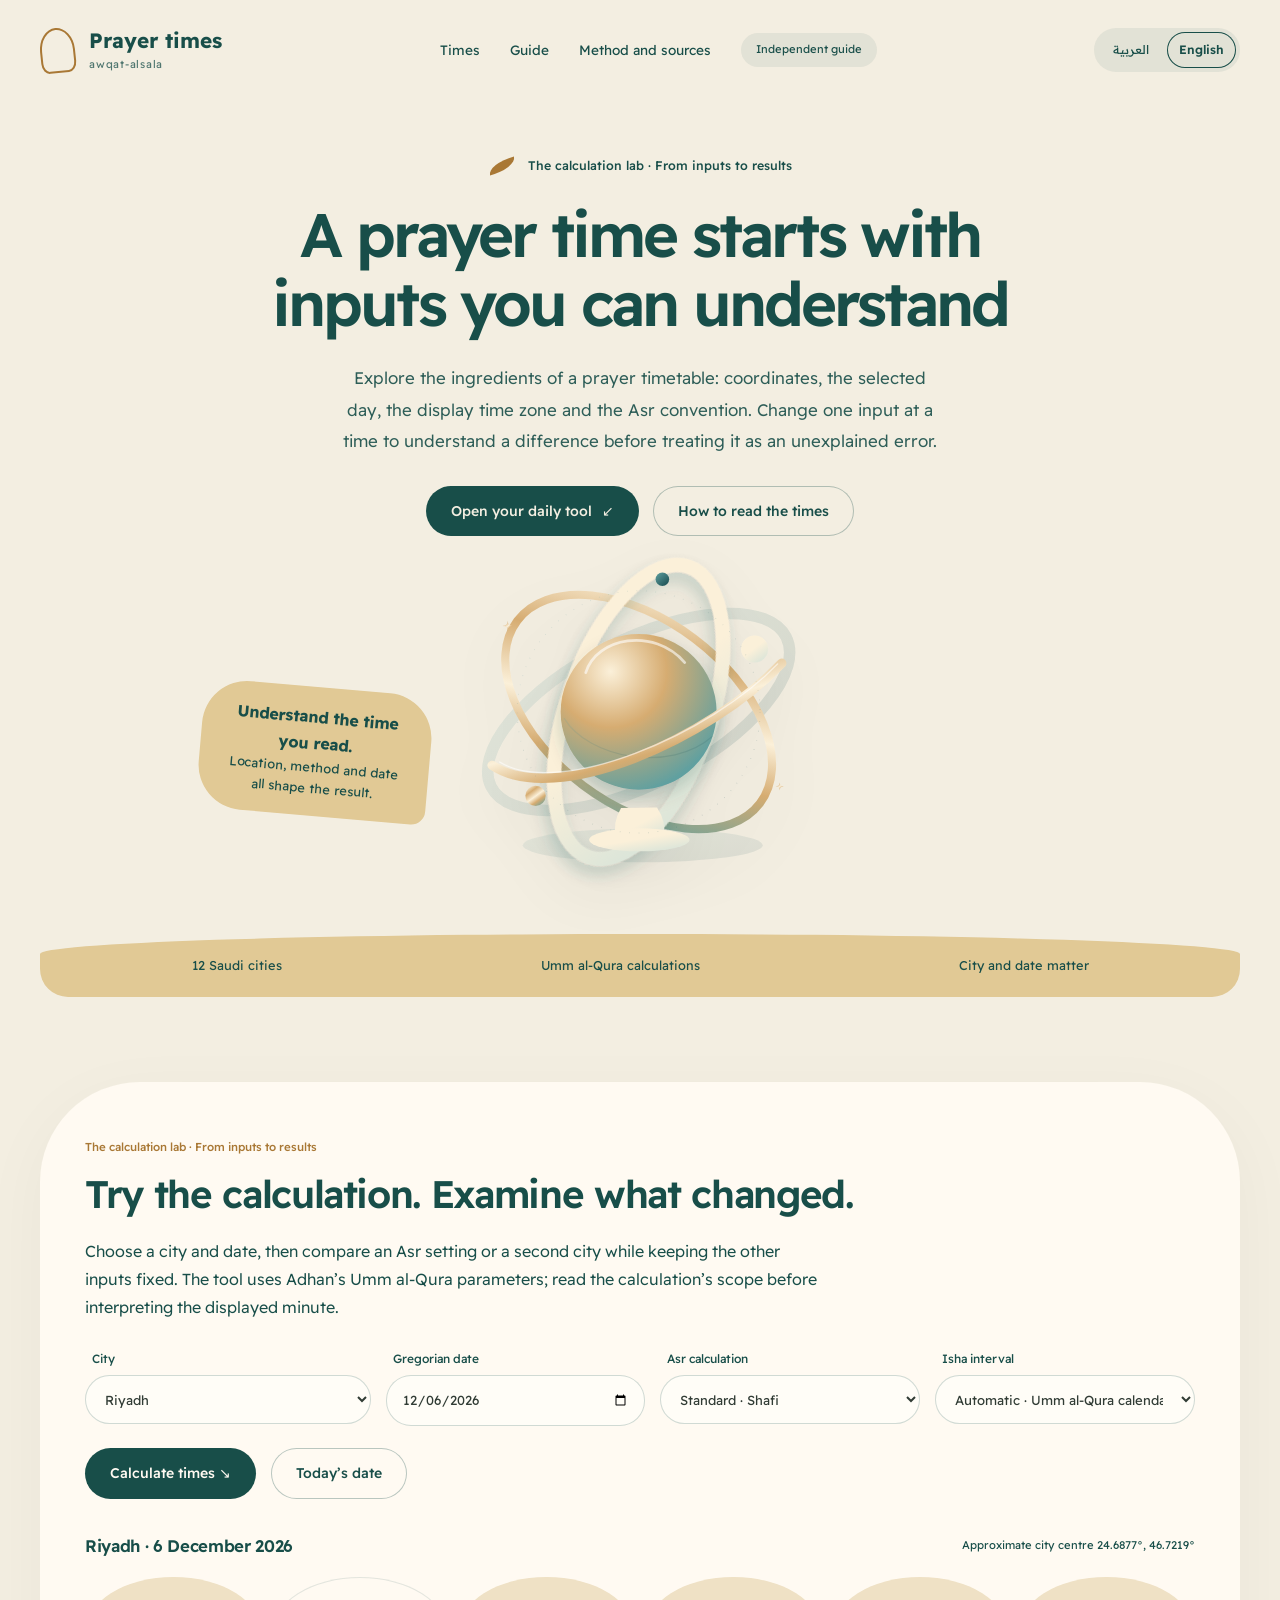
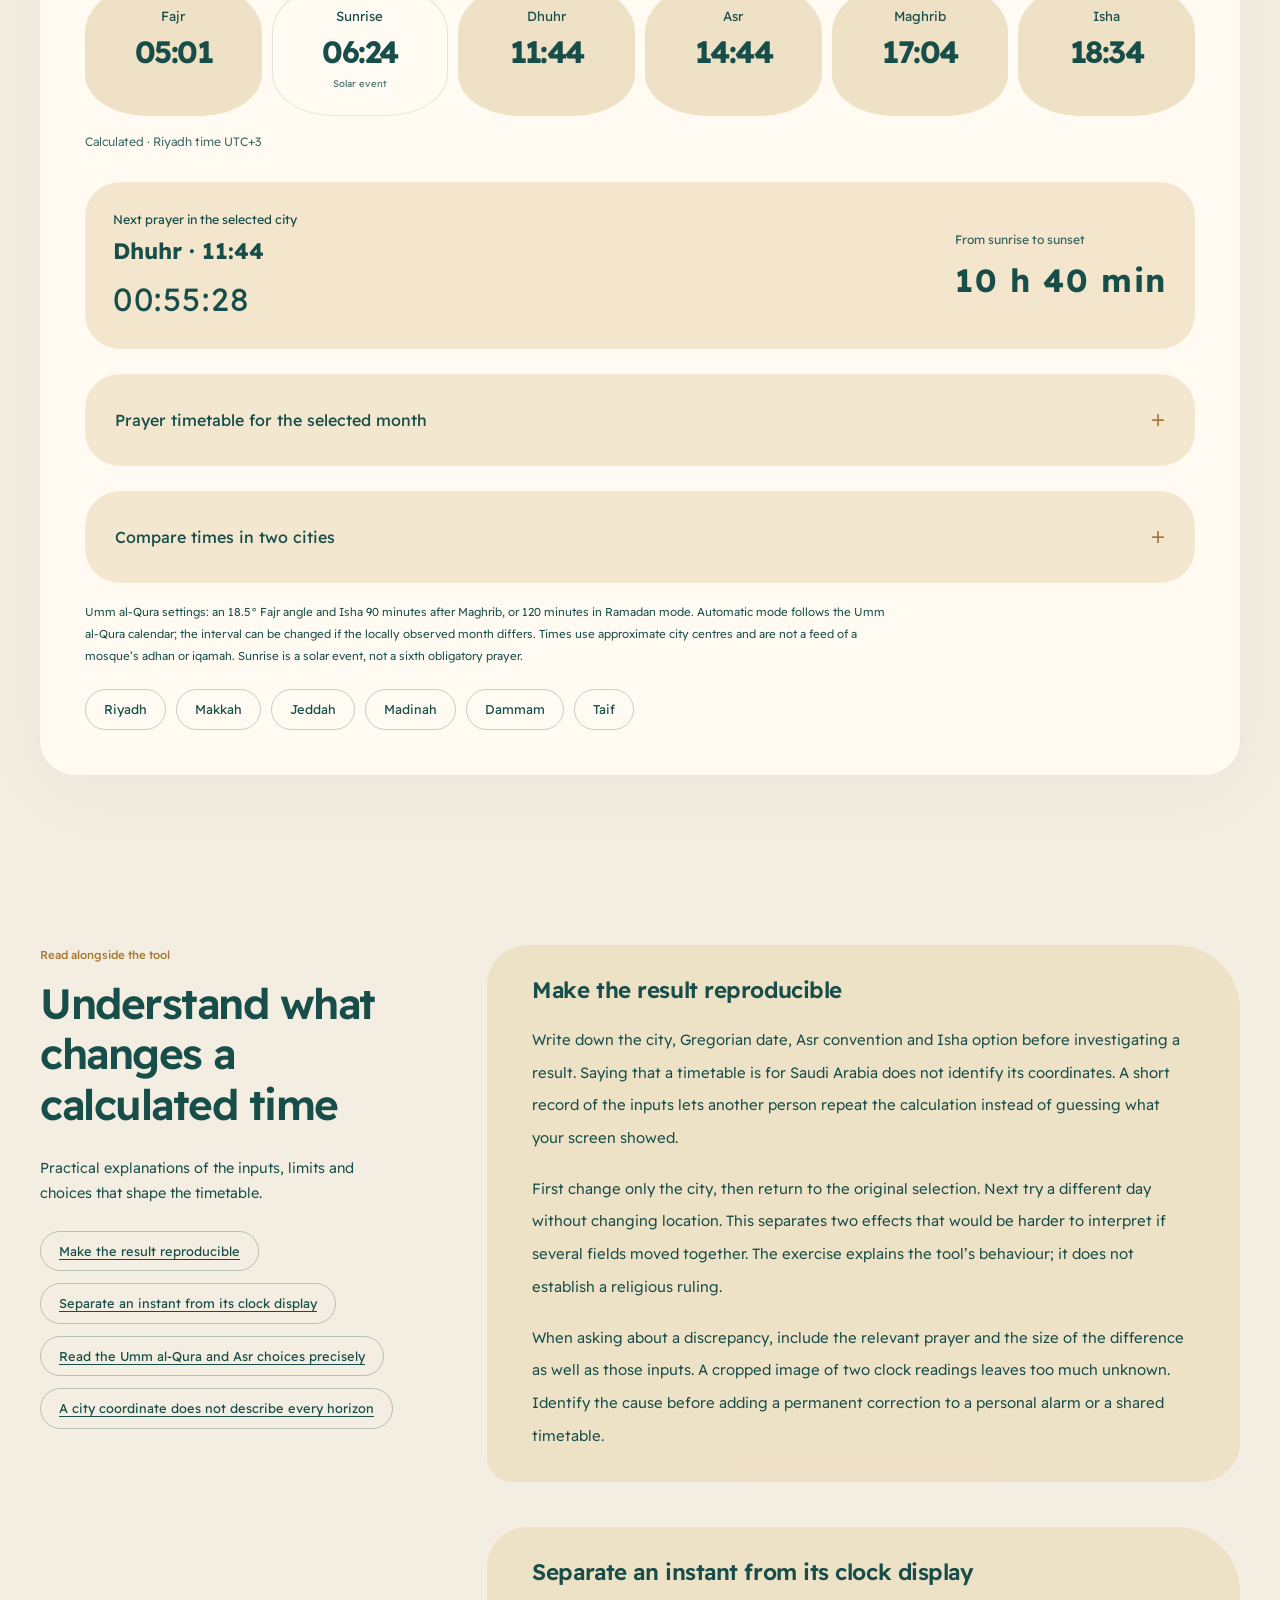
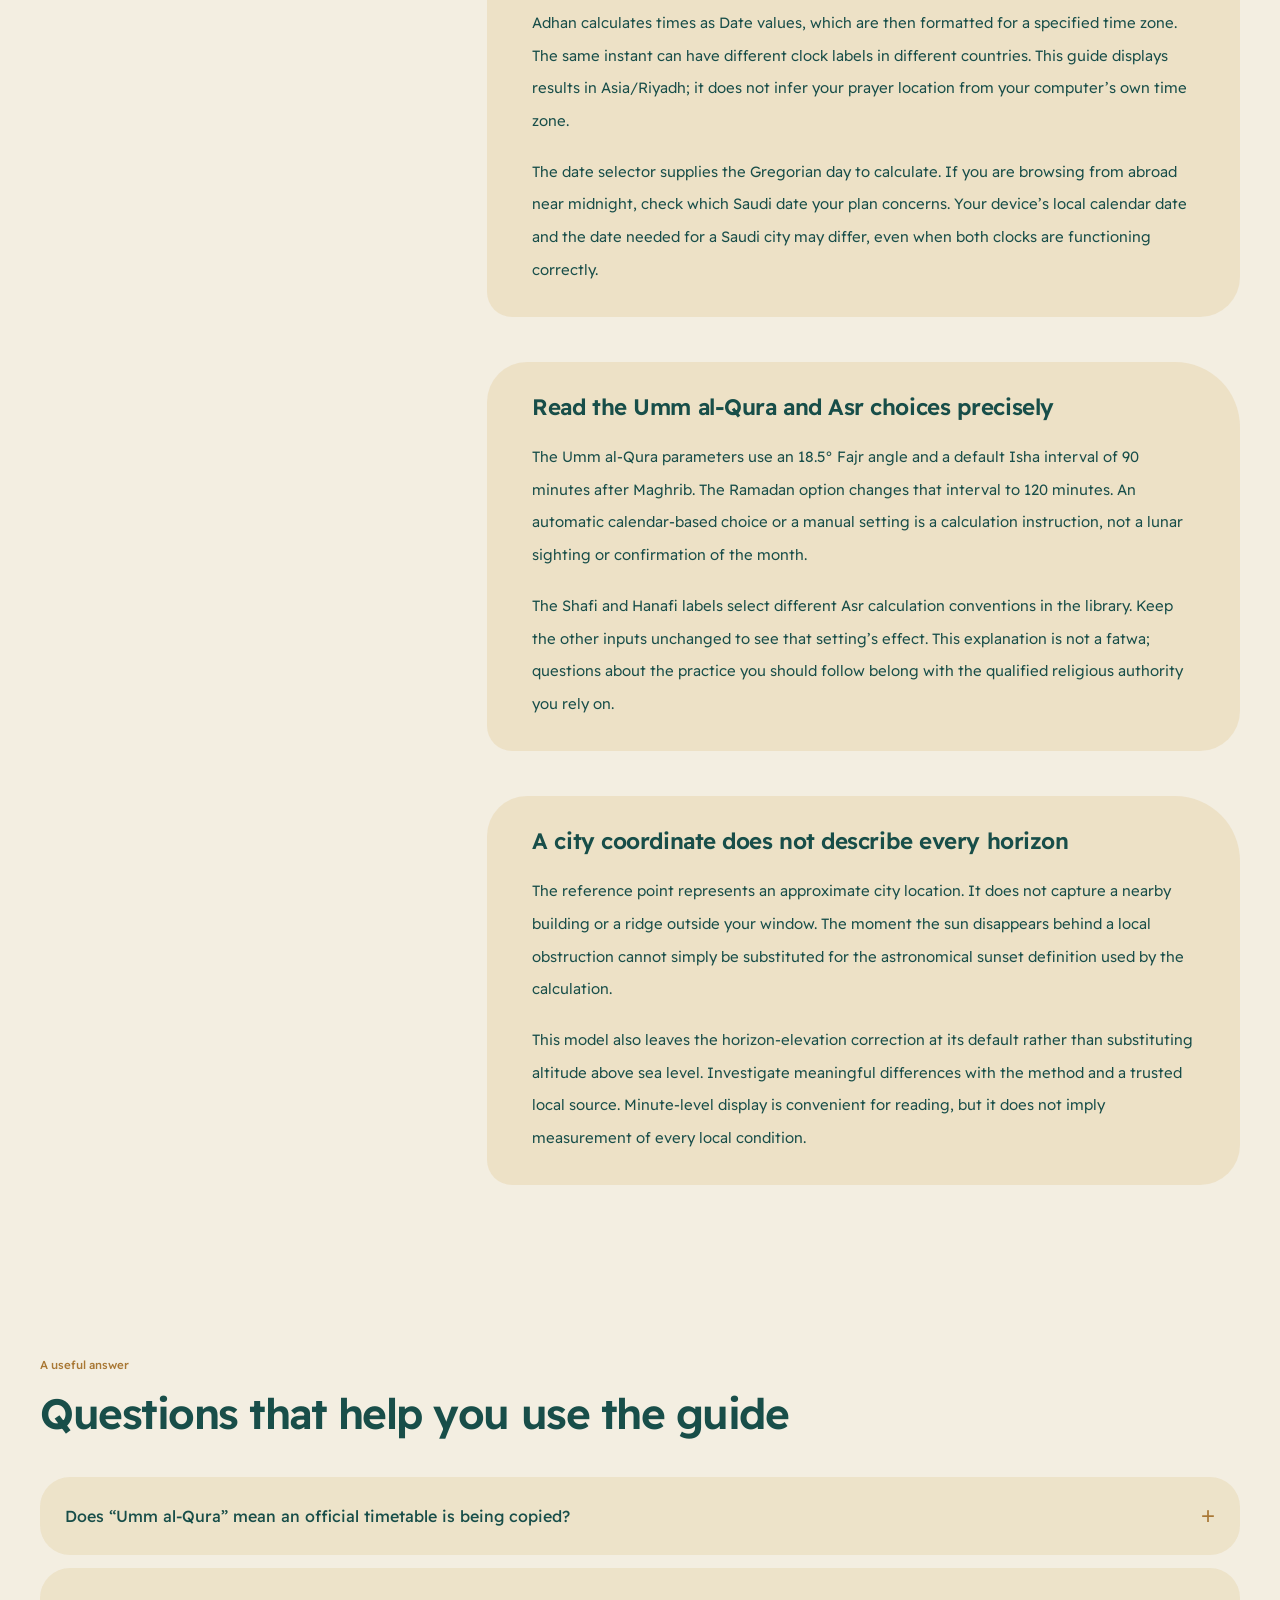
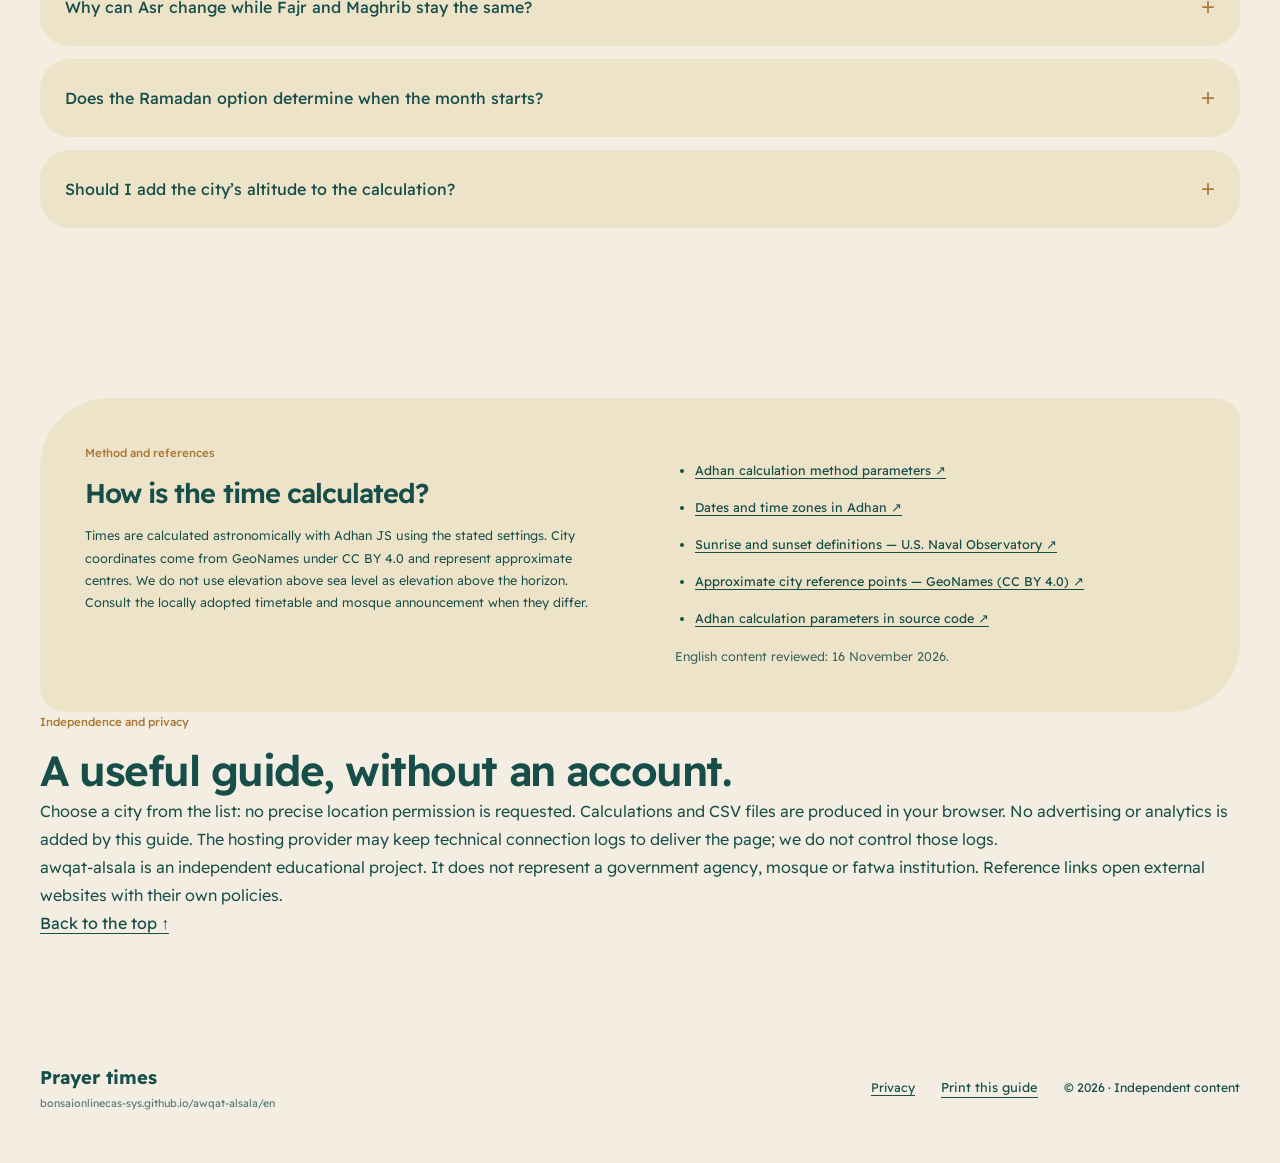
==== en/index.html @ 41abaee0 "Add reviewed English editions and reciprocal language navigation" ====
<!doctype html>
<html lang="en" dir="ltr"><head><meta charset="utf-8"><meta name="viewport" content="width=device-width,initial-scale=1"><title>How Prayer Times Are Calculated: City, Date and Method | awqat-alsala</title><meta name="description" content="Explore the ingredients of a prayer timetable: coordinates, the selected day, the display time zone and the Asr convention. Change one input at a time to understand a difference before treating it as an unexplained error."><meta name="robots" content="index,follow,max-image-preview:large"><link rel="canonical" href="https://bonsaionlinecas-sys.github.io/awqat-alsala/en/"><meta name="theme-color" content="#f3eee1"><meta property="og:type" content="website"><meta property="og:title" content="How Prayer Times Are Calculated: City, Date and Method | awqat-alsala"><meta property="og:description" content="Explore the ingredients of a prayer timetable: coordinates, the selected day, the display time zone and the Asr convention. Change one input at a time to understand a difference before treating it as an unexplained error."><meta property="og:url" content="https://bonsaionlinecas-sys.github.io/awqat-alsala/en/"><meta property="og:locale" content="en_US"><meta name="twitter:card" content="summary"><link rel="icon" href="../assets/icon.svg" type="image/svg+xml"><link rel="preload" href="../assets/readex-pro.ttf" as="font" type="font/ttf" crossorigin=""><link rel="stylesheet" href="../assets/style.css"><script type="module" src="../assets/app.en.mjs"></script><meta content="how prayer times are calculated, Umm al-Qura prayer times, prayer time calculation, Asr calculation, prayer times by city, prayer calculation methods" name="keywords"><script type="application/ld+json">{"@context":"https://schema.org","@graph":[{"@type":"WebSite","@id":"https://bonsaionlinecas-sys.github.io/awqat-alsala/#website","url":"https://bonsaionlinecas-sys.github.io/awqat-alsala/","name":"awqat-alsala","inLanguage":["ar","en"]},{"@type":"WebPage","@id":"https://bonsaionlinecas-sys.github.io/awqat-alsala/en/#webpage","url":"https://bonsaionlinecas-sys.github.io/awqat-alsala/en/","name":"How Prayer Times Are Calculated: City, Date and Method | awqat-alsala","description":"Explore the ingredients of a prayer timetable: coordinates, the selected day, the display time zone and the Asr convention. Change one input at a time to understand a difference before treating it as an unexplained error.","inLanguage":"en","dateModified":"2026-11-16","isPartOf":{"@id":"https://bonsaionlinecas-sys.github.io/awqat-alsala/#website"},"translationOfWork":{"@type":"WebPage","@id":"https://bonsaionlinecas-sys.github.io/awqat-alsala/#webpage","url":"https://bonsaionlinecas-sys.github.io/awqat-alsala/","inLanguage":"ar"},"hasPart":[{"@type":"CreativeWork","name":"Make the result reproducible","url":"https://bonsaionlinecas-sys.github.io/awqat-alsala/en/#guide-0","inLanguage":"en"},{"@type":"CreativeWork","name":"Separate an instant from its clock display","url":"https://bonsaionlinecas-sys.github.io/awqat-alsala/en/#guide-1","inLanguage":"en"},{"@type":"CreativeWork","name":"Read the Umm al-Qura and Asr choices precisely","url":"https://bonsaionlinecas-sys.github.io/awqat-alsala/en/#guide-2","inLanguage":"en"},{"@type":"CreativeWork","name":"A city coordinate does not describe every horizon","url":"https://bonsaionlinecas-sys.github.io/awqat-alsala/en/#guide-3","inLanguage":"en"}]}]}</script><link href="https://bonsaionlinecas-sys.github.io/awqat-alsala/" hreflang="ar" rel="alternate"><link href="https://bonsaionlinecas-sys.github.io/awqat-alsala/en/" hreflang="en" rel="alternate"><link href="https://bonsaionlinecas-sys.github.io/awqat-alsala/" hreflang="x-default" rel="alternate"><link href="../assets/languages.css" data-language-styles="" rel="stylesheet"></head><body class="awqat design-2" data-focus="calculation-method"><a href="#main" class="skip">Skip to content</a><header class="site-header wrap"><a class="brand" href="https://bonsaionlinecas-sys.github.io/awqat-alsala/en/" aria-label="Awqat Alsala — home"><span class="brand-mark" aria-hidden="true"></span><span><strong>Prayer times</strong><small>awqat-alsala</small></span></a><nav class="site-nav" aria-label="Main navigation"><a href="#tool">Times</a><a href="#guide">Guide</a><a class="nav-method" href="#sources">Method and sources</a><span class="nav-tip">Independent guide</span></nav><nav class="language-switch" aria-label="Language"><a href="https://bonsaionlinecas-sys.github.io/awqat-alsala/" lang="ar" hreflang="ar" dir="rtl">العربية</a><a href="https://bonsaionlinecas-sys.github.io/awqat-alsala/en/" lang="en" hreflang="en" aria-current="page">English</a></nav></header><main id="main"><section class="hero wrap" aria-label="Times and guide" data-composition="orbits"><div class="hero-copy"><p class="eyebrow">The calculation lab · From inputs to results</p><h1>A prayer time starts with inputs you can understand</h1><p class="hero-intro">Explore the ingredients of a prayer timetable: coordinates, the selected day, the display time zone and the Asr convention. Change one input at a time to understand a difference before treating it as an unexplained error.</p><div class="hero-actions"><a class="btn" href="#tool">Open your daily tool <span aria-hidden="true">↙</span></a><a class="btn btn-quiet" href="#guide">How to read the times</a></div></div><div class="hero-art"><img src="../assets/hero.svg" alt="" width="640" height="560" fetchpriority="high"><p class="art-label">City · date · calculation method</p><aside class="hero-detail"><strong>Understand the time you read.</strong>Location, method and date all shape the result.</aside></div></section><div class="top-ribbon wrap" aria-label="About this guide"><span>12 Saudi cities</span><span>Umm al-Qura calculations</span><span>City and date matter</span></div><section id="tool" class="section wrap"><div class="tool-panel"><div class="section-head"><span class="section-kicker">The calculation lab · From inputs to results</span><h2>Try the calculation. Examine what changed.</h2><p>Choose a city and date, then compare an Asr setting or a second city while keeping the other inputs fixed. The tool uses Adhan’s Umm al-Qura parameters; read the calculation’s scope before interpreting the displayed minute.</p></div><form id="prayer-form"><div class="fields"><div class="field"><label for="city">City</label><select name="city" id="city"><option value="riyadh" selected>Riyadh</option><option value="makkah">Makkah</option><option value="jeddah">Jeddah</option><option value="madinah">Madinah</option><option value="dammam">Dammam</option><option value="taif">Taif</option><option value="tabuk">Tabuk</option><option value="buraydah">Buraydah</option><option value="abha">Abha</option><option value="hail">Ha'il</option><option value="najran">Najran</option><option value="jazan">Jazan</option></select></div><div class="field"><label for="date">Gregorian date</label><input type="date" name="date" id="date" value="2026-11-16" min="2020-01-01" max="2035-12-31" required></div><div class="field"><label for="asr">Asr calculation</label><select name="asr" id="asr"><option value="shafi">Standard · Shafi</option><option value="hanafi">Hanafi</option></select></div><div class="field"><label for="ramadan">Isha interval</label><select name="ramadan" id="ramadan"><option value="auto">Automatic · Umm al-Qura calendar</option><option value="off">90 minutes</option><option value="on">120 minutes · Ramadan</option></select></div></div><div class="form-actions"><button type="submit" class="btn" disabled>Calculate times ↘</button><button type="button" class="btn btn-quiet" id="today-button">Today’s date</button><p id="form-error" class="form-error" role="alert"></p></div></form><div class="schedule-heading"><h3 id="schedule-title">Riyadh · 16 November 2026</h3><span class="coordinate-note">Approximate city centre <bdi id="coordinates">24.6877°, 46.7219°</bdi></span></div><div class="times-row"><div class="time-pill"><span>Fajr</span><strong data-prayer="fajr">04:49</strong></div><div class="time-pill sunrise"><span>Sunrise</span><strong data-prayer="sunrise">06:10</strong><small>Solar event</small></div><div class="time-pill"><span>Dhuhr</span><strong data-prayer="dhuhr">11:38</strong></div><div class="time-pill"><span>Asr</span><strong data-prayer="asr">14:44</strong></div><div class="time-pill"><span>Maghrib</span><strong data-prayer="maghrib">17:06</strong></div><div class="time-pill"><span>Isha</span><strong data-prayer="isha">18:36</strong></div></div><p class="form-status" id="result-status" role="status">Calculated for the displayed date · Riyadh time UTC+3</p><div class="result-extras"><div class="next-widget"><span>Next prayer in the selected city</span><strong id="next-prayer">Maghrib · 17:06</strong><bdi class="countdown" id="next-countdown">Choose today for the countdown</bdi></div><div><span class="small-note">From sunrise to sunset</span><strong class="countdown" id="daylight-result">10 h 56 min</strong></div></div><details class="calendar-details"><summary>Prayer timetable for the selected month</summary><p class="small-note" id="month-caption">Monthly timetable · Riyadh · November 2026</p><div class="table-shell" tabindex="0" role="region" aria-label="Monthly prayer timetable; scroll horizontally"><table class="month-table"><thead><tr><th scope="col">Day</th><th scope="col">Fajr</th><th scope="col">Sunrise</th><th scope="col">Dhuhr</th><th scope="col">Asr</th><th scope="col">Maghrib</th><th scope="col">Isha</th></tr></thead><tbody id="month-body"><tr><td>1</td><td><bdi>04:41</bdi></td><td><bdi>06:00</bdi></td><td><bdi>11:37</bdi></td><td><bdi>14:49</bdi></td><td><bdi>17:13</bdi></td><td><bdi>18:43</bdi></td></tr><tr><td>2</td><td><bdi>04:41</bdi></td><td><bdi>06:01</bdi></td><td><bdi>11:37</bdi></td><td><bdi>14:48</bdi></td><td><bdi>17:12</bdi></td><td><bdi>18:42</bdi></td></tr><tr><td>3</td><td><bdi>04:42</bdi></td><td><bdi>06:01</bdi></td><td><bdi>11:37</bdi></td><td><bdi>14:48</bdi></td><td><bdi>17:12</bdi></td><td><bdi>18:42</bdi></td></tr><tr><td>4</td><td><bdi>04:42</bdi></td><td><bdi>06:02</bdi></td><td><bdi>11:37</bdi></td><td><bdi>14:48</bdi></td><td><bdi>17:11</bdi></td><td><bdi>18:41</bdi></td></tr><tr><td>5</td><td><bdi>04:43</bdi></td><td><bdi>06:02</bdi></td><td><bdi>11:37</bdi></td><td><bdi>14:47</bdi></td><td><bdi>17:11</bdi></td><td><bdi>18:41</bdi></td></tr><tr><td>6</td><td><bdi>04:43</bdi></td><td><bdi>06:03</bdi></td><td><bdi>11:37</bdi></td><td><bdi>14:47</bdi></td><td><bdi>17:10</bdi></td><td><bdi>18:40</bdi></td></tr><tr><td>7</td><td><bdi>04:44</bdi></td><td><bdi>06:04</bdi></td><td><bdi>11:37</bdi></td><td><bdi>14:46</bdi></td><td><bdi>17:10</bdi></td><td><bdi>18:40</bdi></td></tr><tr><td>8</td><td><bdi>04:44</bdi></td><td><bdi>06:04</bdi></td><td><bdi>11:37</bdi></td><td><bdi>14:46</bdi></td><td><bdi>17:09</bdi></td><td><bdi>18:39</bdi></td></tr><tr><td>9</td><td><bdi>04:45</bdi></td><td><bdi>06:05</bdi></td><td><bdi>11:37</bdi></td><td><bdi>14:46</bdi></td><td><bdi>17:09</bdi></td><td><bdi>18:39</bdi></td></tr><tr><td>10</td><td><bdi>04:45</bdi></td><td><bdi>06:06</bdi></td><td><bdi>11:37</bdi></td><td><bdi>14:45</bdi></td><td><bdi>17:08</bdi></td><td><bdi>18:38</bdi></td></tr><tr><td>11</td><td><bdi>04:46</bdi></td><td><bdi>06:06</bdi></td><td><bdi>11:37</bdi></td><td><bdi>14:45</bdi></td><td><bdi>17:08</bdi></td><td><bdi>18:38</bdi></td></tr><tr><td>12</td><td><bdi>04:46</bdi></td><td><bdi>06:07</bdi></td><td><bdi>11:37</bdi></td><td><bdi>14:45</bdi></td><td><bdi>17:07</bdi></td><td><bdi>18:37</bdi></td></tr><tr><td>13</td><td><bdi>04:47</bdi></td><td><bdi>06:08</bdi></td><td><bdi>11:37</bdi></td><td><bdi>14:45</bdi></td><td><bdi>17:07</bdi></td><td><bdi>18:37</bdi></td></tr><tr><td>14</td><td><bdi>04:47</bdi></td><td><bdi>06:08</bdi></td><td><bdi>11:38</bdi></td><td><bdi>14:44</bdi></td><td><bdi>17:06</bdi></td><td><bdi>18:36</bdi></td></tr><tr><td>15</td><td><bdi>04:48</bdi></td><td><bdi>06:09</bdi></td><td><bdi>11:38</bdi></td><td><bdi>14:44</bdi></td><td><bdi>17:06</bdi></td><td><bdi>18:36</bdi></td></tr><tr><td>16</td><td><bdi>04:49</bdi></td><td><bdi>06:10</bdi></td><td><bdi>11:38</bdi></td><td><bdi>14:44</bdi></td><td><bdi>17:06</bdi></td><td><bdi>18:36</bdi></td></tr><tr><td>17</td><td><bdi>04:49</bdi></td><td><bdi>06:10</bdi></td><td><bdi>11:38</bdi></td><td><bdi>14:44</bdi></td><td><bdi>17:05</bdi></td><td><bdi>18:35</bdi></td></tr><tr><td>18</td><td><bdi>04:50</bdi></td><td><bdi>06:11</bdi></td><td><bdi>11:38</bdi></td><td><bdi>14:44</bdi></td><td><bdi>17:05</bdi></td><td><bdi>18:35</bdi></td></tr><tr><td>19</td><td><bdi>04:50</bdi></td><td><bdi>06:12</bdi></td><td><bdi>11:38</bdi></td><td><bdi>14:43</bdi></td><td><bdi>17:05</bdi></td><td><bdi>18:35</bdi></td></tr><tr><td>20</td><td><bdi>04:51</bdi></td><td><bdi>06:13</bdi></td><td><bdi>11:39</bdi></td><td><bdi>14:43</bdi></td><td><bdi>17:05</bdi></td><td><bdi>18:35</bdi></td></tr><tr><td>21</td><td><bdi>04:52</bdi></td><td><bdi>06:13</bdi></td><td><bdi>11:39</bdi></td><td><bdi>14:43</bdi></td><td><bdi>17:04</bdi></td><td><bdi>18:34</bdi></td></tr><tr><td>22</td><td><bdi>04:52</bdi></td><td><bdi>06:14</bdi></td><td><bdi>11:39</bdi></td><td><bdi>14:43</bdi></td><td><bdi>17:04</bdi></td><td><bdi>18:34</bdi></td></tr><tr><td>23</td><td><bdi>04:53</bdi></td><td><bdi>06:15</bdi></td><td><bdi>11:39</bdi></td><td><bdi>14:43</bdi></td><td><bdi>17:04</bdi></td><td><bdi>18:34</bdi></td></tr><tr><td>24</td><td><bdi>04:53</bdi></td><td><bdi>06:15</bdi></td><td><bdi>11:40</bdi></td><td><bdi>14:43</bdi></td><td><bdi>17:04</bdi></td><td><bdi>18:34</bdi></td></tr><tr><td>25</td><td><bdi>04:54</bdi></td><td><bdi>06:16</bdi></td><td><bdi>11:40</bdi></td><td><bdi>14:43</bdi></td><td><bdi>17:04</bdi></td><td><bdi>18:34</bdi></td></tr><tr><td>26</td><td><bdi>04:55</bdi></td><td><bdi>06:17</bdi></td><td><bdi>11:40</bdi></td><td><bdi>14:43</bdi></td><td><bdi>17:04</bdi></td><td><bdi>18:34</bdi></td></tr><tr><td>27</td><td><bdi>04:55</bdi></td><td><bdi>06:18</bdi></td><td><bdi>11:41</bdi></td><td><bdi>14:43</bdi></td><td><bdi>17:04</bdi></td><td><bdi>18:34</bdi></td></tr><tr><td>28</td><td><bdi>04:56</bdi></td><td><bdi>06:18</bdi></td><td><bdi>11:41</bdi></td><td><bdi>14:43</bdi></td><td><bdi>17:04</bdi></td><td><bdi>18:34</bdi></td></tr><tr><td>29</td><td><bdi>04:56</bdi></td><td><bdi>06:19</bdi></td><td><bdi>11:41</bdi></td><td><bdi>14:43</bdi></td><td><bdi>17:04</bdi></td><td><bdi>18:34</bdi></td></tr><tr><td>30</td><td><bdi>04:57</bdi></td><td><bdi>06:20</bdi></td><td><bdi>11:42</bdi></td><td><bdi>14:43</bdi></td><td><bdi>17:04</bdi></td><td><bdi>18:34</bdi></td></tr></tbody></table></div><button class="btn btn-quiet" id="download-calendar" type="button">Save timetable as CSV ↓</button><p class="small-note">Open the CSV in a spreadsheet app. Check the city and date before printing or saving.</p></details><details class="calendar-details"><summary>Compare times in two cities</summary><div class="compare-panel"><div><span class="section-kicker">Two cities, one date</span><h3>Compare before you plan</h3><p class="small-note">The difference compares the second city’s prayer time with the first. It is not a journey duration.</p><div class="field" style="margin-top:18px"><label for="compare-city">Second city</label><select id="compare-city"><option value="riyadh">Riyadh</option><option value="makkah">Makkah</option><option value="jeddah" selected>Jeddah</option><option value="madinah">Madinah</option><option value="dammam">Dammam</option><option value="taif">Taif</option><option value="tabuk">Tabuk</option><option value="buraydah">Buraydah</option><option value="abha">Abha</option><option value="hail">Ha'il</option><option value="najran">Najran</option><option value="jazan">Jazan</option></select></div></div><div><p class="small-note" id="comparison-label">Riyadh → Jeddah · 16 November 2026</p><div class="comparison-rows"><div class="comparison-row" data-comparison="fajr"><span>Fajr</span><bdi data-city-a="">04:49</bdi><bdi data-city-b="">05:16</bdi><small data-difference="">27 min later</small></div><div class="comparison-row" data-comparison="dhuhr"><span>Dhuhr</span><bdi data-city-a="">11:38</bdi><bdi data-city-b="">12:08</bdi><small data-difference="">30 min later</small></div><div class="comparison-row" data-comparison="asr"><span>Asr</span><bdi data-city-a="">14:44</bdi><bdi data-city-b="">15:18</bdi><small data-difference="">34 min later</small></div><div class="comparison-row" data-comparison="maghrib"><span>Maghrib</span><bdi data-city-a="">17:06</bdi><bdi data-city-b="">17:41</bdi><small data-difference="">35 min later</small></div><div class="comparison-row" data-comparison="isha"><span>Isha</span><bdi data-city-a="">18:36</bdi><bdi data-city-b="">19:11</bdi><small data-difference="">35 min later</small></div></div></div></div></details><p class="tool-footnote">Umm al-Qura settings: an 18.5° Fajr angle and Isha 90 minutes after Maghrib, or 120 minutes in Ramadan mode. Automatic mode follows the Umm al-Qura calendar; the interval can be changed if the locally observed month differs. Times use approximate city centres and are not a feed of a mosque’s adhan or iqamah. Sunrise is a solar event, not a sixth obligatory prayer.</p><div class="city-pills" aria-label="Quick city selection"><button type="button" class="chip" data-city-pick="riyadh">Riyadh</button><button type="button" class="chip" data-city-pick="makkah">Makkah</button><button type="button" class="chip" data-city-pick="jeddah">Jeddah</button><button type="button" class="chip" data-city-pick="madinah">Madinah</button><button type="button" class="chip" data-city-pick="dammam">Dammam</button><button type="button" class="chip" data-city-pick="taif">Taif</button></div><noscript><p>The timetable above is calculated for 16 November 2026. Enable JavaScript to choose another city or date. The explanatory guide and sources remain readable without it.</p></noscript></div></section><section id="guide" class="section wrap"><div class="guide-layout"><div class="guide-title"><span class="section-kicker">Read alongside the tool</span><h2>Understand what changes a calculated time</h2><p>Practical explanations of the inputs, limits and choices that shape the timetable.</p><div class="reading-strip"><a class="chip" href="#guide-0">Make the result reproducible</a><a class="chip" href="#guide-1">Separate an instant from its clock display</a><a class="chip" href="#guide-2">Read the Umm al-Qura and Asr choices precisely</a><a class="chip" href="#guide-3">A city coordinate does not describe every horizon</a></div></div><div class="guide-list"><article class="guide-article" id="guide-0"><h3>Make the result reproducible</h3><p>Write down the city, Gregorian date, Asr convention and Isha option before investigating a result. Saying that a timetable is for Saudi Arabia does not identify its coordinates. A short record of the inputs lets another person repeat the calculation instead of guessing what your screen showed.</p><p>First change only the city, then return to the original selection. Next try a different day without changing location. This separates two effects that would be harder to interpret if several fields moved together. The exercise explains the tool’s behaviour; it does not establish a religious ruling.</p><p>When asking about a discrepancy, include the relevant prayer and the size of the difference as well as those inputs. A cropped image of two clock readings leaves too much unknown. Identify the cause before adding a permanent correction to a personal alarm or a shared timetable.</p></article><article class="guide-article" id="guide-1"><h3>Separate an instant from its clock display</h3><p>Adhan calculates times as Date values, which are then formatted for a specified time zone. The same instant can have different clock labels in different countries. This guide displays results in Asia/Riyadh; it does not infer your prayer location from your computer’s own time zone.</p><p>The date selector supplies the Gregorian day to calculate. If you are browsing from abroad near midnight, check which Saudi date your plan concerns. Your device’s local calendar date and the date needed for a Saudi city may differ, even when both clocks are functioning correctly.</p></article><article class="guide-article" id="guide-2"><h3>Read the Umm al-Qura and Asr choices precisely</h3><p>The Umm al-Qura parameters use an 18.5° Fajr angle and a default Isha interval of 90 minutes after Maghrib. The Ramadan option changes that interval to 120 minutes. An automatic calendar-based choice or a manual setting is a calculation instruction, not a lunar sighting or confirmation of the month.</p><p>The Shafi and Hanafi labels select different Asr calculation conventions in the library. Keep the other inputs unchanged to see that setting’s effect. This explanation is not a fatwa; questions about the practice you should follow belong with the qualified religious authority you rely on.</p></article><article class="guide-article" id="guide-3"><h3>A city coordinate does not describe every horizon</h3><p>The reference point represents an approximate city location. It does not capture a nearby building or a ridge outside your window. The moment the sun disappears behind a local obstruction cannot simply be substituted for the astronomical sunset definition used by the calculation.</p><p>This model also leaves the horizon-elevation correction at its default rather than substituting altitude above sea level. Investigate meaningful differences with the method and a trusted local source. Minute-level display is convenient for reading, but it does not imply measurement of every local condition.</p></article></div></div></section><section id="faq" class="section wrap"><div class="section-head"><span class="section-kicker">A useful answer</span><h2 id="faq-title">Questions that help you use the guide</h2></div><div class="faq-list"><details><summary>Does “Umm al-Qura” mean an official timetable is being copied?</summary><p>Here it names calculation parameters in Adhan. The tool does not copy mosque announcements or monitor an actual adhan, and it does not claim that every local authority uses these settings without adjustment.</p></details><details><summary>Why can Asr change while Fajr and Maghrib stay the same?</summary><p>The Asr selector changes the convention used for that prayer. Keep the city, date and other options fixed, then compare the row affected by the input you changed.</p></details><details><summary>Does the Ramadan option determine when the month starts?</summary><p>It controls the additional Isha interval. Even automatic mode uses a calendar calculation rather than a lunar observation. Follow the calendar or announcement you rely on for the month itself.</p></details><details><summary>Should I add the city’s altitude to the calculation?</summary><p>Altitude above sea level is different from height above the visible horizon. Without the appropriate horizon measurement, this reference calculation leaves the relevant correction at its default instead of guessing.</p></details></div></section><section id="sources" class="section wrap"><div class="sources-layout"><div><span class="section-kicker">Method and references</span><h2>How is the time calculated?</h2><p>Times are calculated astronomically with Adhan JS using the stated settings. City coordinates come from GeoNames under CC BY 4.0 and represent approximate centres. We do not use elevation above sea level as elevation above the horizon. Consult the locally adopted timetable and mosque announcement when they differ.</p></div><div><ul class="source-list"><li><a href="https://github.com/batoulapps/adhan-js/blob/develop/METHODS.md" target="_blank" rel="noopener noreferrer">Adhan calculation method parameters ↗</a></li><li><a href="https://github.com/batoulapps/adhan-js/blob/develop/README.md" target="_blank" rel="noopener noreferrer">Dates and time zones in Adhan ↗</a></li><li><a href="https://aa.usno.navy.mil/faq/RST_defs" target="_blank" rel="noopener noreferrer">Sunrise and sunset definitions — U.S. Naval Observatory ↗</a></li><li><a href="https://www.geonames.org/" target="_blank" rel="noopener noreferrer">Approximate city reference points — GeoNames (CC BY 4.0) ↗</a></li><li><a href="https://github.com/batoulapps/adhan-js/blob/develop/src/CalculationMethod.ts" target="_blank" rel="noopener noreferrer">Adhan calculation parameters in source code ↗</a></li></ul><p class="small-note">English content reviewed: 16 November 2026.</p></div></div><div class="privacy-block" id="privacy"><span class="section-kicker">Independence and privacy</span><h2>A useful guide, without an account.</h2><p>Choose a city from the list: no precise location permission is requested. Calculations and CSV files are produced in your browser. No advertising or analytics is added by this guide. The hosting provider may keep technical connection logs to deliver the page; we do not control those logs.</p><p>awqat-alsala is an independent educational project. It does not represent a government agency, mosque or fatwa institution. Reference links open external websites with their own policies.</p><a href="#main">Back to the top ↑</a></div></section></main><footer class="site-footer wrap"><div><strong>Prayer times</strong><small>bonsaionlinecas-sys.github.io/awqat-alsala/en</small></div><div class="footer-actions"><a href="#privacy">Privacy</a><button type="button" class="text-button" id="print-page">Print this guide</button><span>© 2026 · Independent content</span></div></footer></body></html>
---- assets/style.css ----
@font-face{font-family:Readex;src:url('./readex-pro.ttf') format('truetype');font-display:swap;font-weight:100 900}
:root{--bg:#f3eee1;--ink:#184e49;--soft:#e1c995;--accent:#a97835;--panel:#fffaf2;--panel-ink:#184e49;--quote-size:1.5rem;color-scheme:light}
*{box-sizing:border-box}html{scroll-behavior:smooth;scroll-padding-top:35px}body{margin:0;background:var(--bg);color:var(--ink);font-family:Readex,Tahoma,sans-serif;line-height:1.95;overflow-x:clip}button,input,select{font:inherit}button,a,input,select,summary{-webkit-tap-highlight-color:transparent}a{color:inherit;text-underline-offset:.25em}a:hover{text-decoration-thickness:2px}button{cursor:pointer}button:disabled{cursor:not-allowed;opacity:.65}button:focus-visible,a:focus-visible,summary:focus-visible,input:focus-visible,select:focus-visible{outline:3px solid var(--accent);outline-offset:5px}img,svg{max-width:100%}img{display:block}h1,h2,h3,p{margin:0}h1,h2,h3{line-height:1.35;font-weight:600}h1{font-size:clamp(2.8rem,4.8vw,4.7rem);letter-spacing:-.055em;max-width:820px}h2{font-size:clamp(1.9rem,3.3vw,3.1rem);letter-spacing:-.035em}h3{font-size:1.3rem;letter-spacing:-.02em}p{font-weight:350}button,input,select{max-width:100%}[hidden]{display:none!important}.wrap{width:min(1240px,calc(100% - 80px));margin-inline:auto}.skip{position:absolute;inset-block-start:-100px;inset-inline-start:20px;padding:10px 20px;background:var(--panel);color:var(--panel-ink);z-index:10}.skip:focus{inset-block-start:10px}.site-header{min-height:100px;display:flex;align-items:center;justify-content:space-between;gap:24px;position:relative;z-index:2}.brand{text-decoration:none;display:flex;align-items:center;gap:14px}.brand-mark{width:35px;height:45px;position:relative;border:2px solid var(--accent);border-radius:60% 60% 28% 28%;transform:rotate(-6deg)}.sala .brand-mark{width:42px;height:34px;border-radius:10% 70% 10% 70%;transform:rotate(12deg)}.brand strong{display:block;font-size:1.3rem;line-height:1.35}.brand small{font-size:.68rem;display:block;direction:ltr;letter-spacing:.07em;opacity:.75}.site-nav{display:flex;gap:30px;align-items:center;font-size:.85rem}.site-nav a{text-decoration:none}.nav-tip{font-size:.7rem;padding:7px 15px;border-radius:30px;background:color-mix(in srgb,var(--ink),transparent 93%)}.eyebrow{display:flex;align-items:center;gap:12px;font-size:.78rem;font-weight:500;margin-bottom:23px}.eyebrow:before{content:'';width:28px;height:12px;background:var(--accent);border-radius:100% 0 100% 0;transform:rotate(-15deg)}.hero{position:relative;display:grid;grid-template-columns:1.05fr 1fr;align-items:center;gap:30px;min-height:650px;padding-block:36px 68px}.hero-copy{position:relative;z-index:1}.hero-intro{font-size:1.05rem;max-width:600px;margin-top:25px;line-height:2.1;opacity:.9}.hero-actions{display:flex;gap:14px;align-items:center;flex-wrap:wrap;margin-top:30px}.btn{display:inline-flex;justify-content:center;align-items:center;gap:10px;text-decoration:none;border:0;border-radius:50px;padding:13px 25px;min-height:48px;font-weight:500;font-size:.88rem;background:var(--ink);color:var(--bg)}.btn-quiet{background:transparent;box-shadow:inset 0 0 0 1px color-mix(in srgb,var(--ink),transparent 70%);color:var(--ink)}.hero-art{position:relative;min-width:0}.hero-art img{width:100%;height:500px;object-fit:contain;filter:drop-shadow(0 22px 26px rgba(35,30,23,.07))}.art-label{font-size:.7rem;display:flex;align-items:center;justify-content:center;gap:15px;opacity:.8}.art-label:before,.art-label:after{content:'';width:20px;height:5px;background:var(--soft);border-radius:100%}.hero-detail{max-width:340px;position:absolute;bottom:12px;inset-inline-end:0;font-size:.8rem;padding:17px 27px;background:var(--soft);color:var(--panel-ink);border-radius:45px 45px 14px 45px;transform:rotate(-3deg)}.hero-detail strong{display:block;font-size:1rem}.top-ribbon{padding:20px 32px;border-radius:50% 50% 28px 28px/20px 20px 28px 28px;background:var(--soft);color:var(--panel-ink);display:flex;justify-content:space-around;gap:20px;flex-wrap:wrap;font-size:.8rem}.section{padding-block:85px}.section-head{margin-bottom:37px;max-width:850px}.section-head p{max-width:740px;margin-top:20px}.section-kicker{font-size:.72rem;font-weight:500;color:var(--accent);display:block;margin-bottom:14px}.tool-panel{background:var(--panel);color:var(--panel-ink);border-radius:70px 28px 80px 28px;padding:45px;position:relative;box-shadow:0 18px 70px rgba(60,40,25,.04)}.tool-panel h2{font-size:clamp(1.9rem,3vw,2.7rem)}.tool-panel .section-head{margin-bottom:28px}.tool-panel .btn{background:var(--panel-ink);color:var(--panel)}.tool-panel .btn-quiet{background:transparent;color:var(--panel-ink)}.fields{display:grid;grid-template-columns:1.1fr 1fr 1fr 1fr;gap:15px}.field label{display:block;font-size:.75rem;margin:0 7px 7px;font-weight:450}.field input,.field select{width:100%;padding:12px 15px;border:1px solid color-mix(in srgb,var(--panel-ink),transparent 80%);border-radius:25px;background:#fffdf7;color:#313c35;min-height:49px;font-size:.82rem}.form-actions{display:flex;align-items:center;gap:15px;flex-wrap:wrap;margin-top:22px}.form-error{color:#a12828;min-height:1.5em;font-size:.84rem}.form-status,.small-note{font-size:.76rem;margin-top:15px;opacity:.85}.schedule-heading{margin-top:35px;display:flex;align-items:center;justify-content:space-between;gap:15px;flex-wrap:wrap}.schedule-heading h3{font-size:1.05rem}.coordinate-note{font-size:.7rem}.times-row{display:grid;grid-template-columns:repeat(6,1fr);gap:10px;margin-top:20px}.time-pill{background:color-mix(in srgb,var(--soft),#fff 45%);border-radius:50% 50% 35% 35%/40% 40% 30% 30%;padding:24px 8px;text-align:center}.time-pill strong{font-size:clamp(1.4rem,2.4vw,2.1rem);display:block;direction:ltr;line-height:1.5;letter-spacing:-.05em}.time-pill span{font-size:.83rem}.time-pill small{font-size:.6rem;display:block;opacity:.8}.time-pill.sunrise{background:transparent;box-shadow:inset 0 0 0 1px color-mix(in srgb,var(--panel-ink),transparent 88%)}.result-extras{display:flex;align-items:center;justify-content:space-between;gap:30px;margin-top:30px;padding:22px 28px;background:color-mix(in srgb,var(--soft),transparent 60%);border-radius:35px}.next-widget strong{font-size:1.4rem;display:block}.next-widget span{font-size:.78rem}.countdown{font-size:2rem;font-variant-numeric:tabular-nums;direction:ltr;display:block;letter-spacing:.05em}.tool-footnote{font-size:.72rem;max-width:800px;line-height:1.9;margin-top:18px}.city-pills,.filters{display:flex;gap:10px;flex-wrap:wrap}.city-pills{margin-top:22px}.chip{border:1px solid color-mix(in srgb,var(--ink),transparent 72%);color:inherit;background:transparent;padding:8px 18px;border-radius:30px;font-size:.8rem}.tool-panel .chip{border-color:color-mix(in srgb,var(--panel-ink),transparent 75%)}.chip[aria-pressed=true]{color:var(--bg);background:var(--ink)}.compare-panel{margin-top:25px;display:grid;grid-template-columns:.85fr 1.6fr;gap:50px;align-items:center;padding:42px;border-radius:30px 70px 30px 70px;background:color-mix(in srgb,var(--soft),transparent 70%)}.comparison-rows{display:grid;gap:8px;margin-top:15px}.comparison-row{display:grid;grid-template-columns:.8fr 1fr 1fr 1fr;gap:8px;padding:10px 17px;border-radius:25px;background:color-mix(in srgb,var(--bg),transparent 25%);font-size:.8rem}.comparison-row bdi{font-weight:500}.comparison-row small{font-size:.7rem}.table-shell{overflow-x:auto;border-radius:24px;margin-top:25px}.month-table{width:100%;border-spacing:0 7px;white-space:nowrap;font-size:.75rem;text-align:center}.month-table th{padding:12px 10px}.month-table td{background:color-mix(in srgb,var(--soft),transparent 65%);padding:11px 10px}.month-table td:first-child{border-radius:0 20px 20px 0}.month-table td:last-child{border-radius:20px 0 0 20px}.calendar-details{margin-top:25px;padding:25px 30px;border-radius:35px;background:color-mix(in srgb,var(--soft),transparent 62%)}summary{cursor:pointer;list-style:none;display:flex;justify-content:space-between;align-items:center;gap:16px;font-weight:450}summary:after{content:'+';font-size:1.5rem;color:var(--accent);font-family:Arial,sans-serif}details[open]>summary:after{content:'−'}summary::-webkit-details-marker{display:none}.iqamah-panel{display:grid;grid-template-columns:1fr 1fr;gap:25px;margin-top:25px;padding:28px;background:color-mix(in srgb,var(--soft),transparent 55%);border-radius:40px}.iqamah-panel .fields{grid-template-columns:1fr 1fr}.iqamah-panel output{font-size:1.1rem;font-weight:500;display:block;margin-top:15px}.guide-layout{display:grid;grid-template-columns:.65fr 1.35fr;gap:85px}.guide-title{position:sticky;top:35px;align-self:start}.guide-title p{margin-top:25px;font-size:.9rem}.guide-list{display:grid;gap:35px}.guide-article{position:relative;padding:0 30px 0 0;scroll-margin-top:35px}.article-number{position:absolute;right:0;top:4px;font-size:.7rem;color:var(--accent)}.guide-article p{margin-top:18px;font-size:.93rem;line-height:2.2}.guide-article h3{font-size:1.4rem}.guide-nav{display:flex;gap:10px;flex-wrap:wrap;margin-bottom:25px}.guide-nav a{font-size:.73rem;text-decoration:none;padding:8px 15px;border-radius:24px;background:color-mix(in srgb,var(--ink),transparent 94%)}.faq-layout{display:grid;grid-template-columns:.7fr 1.3fr;gap:65px}.faq-list{display:grid;gap:13px}.faq-list details{border-radius:30px;background:color-mix(in srgb,var(--soft),transparent 68%);padding:18px 25px}.faq-list details p{margin-top:15px;font-size:.87rem}.sources-layout{display:grid;grid-template-columns:1fr 1fr;gap:70px;border-radius:70px 25px 70px 25px;background:color-mix(in srgb,var(--soft),transparent 68%);padding:45px}.sources-layout h2{font-size:1.7rem}.sources-layout p,.sources-layout li{font-size:.79rem;margin-top:15px}.sources-layout ul{padding-inline-start:20px}.site-footer{display:flex;justify-content:space-between;gap:25px;align-items:center;padding-block:40px 50px;font-size:.77rem}.site-footer strong{display:block;font-size:1.15rem}.site-footer small{display:block;direction:ltr;font-size:.67rem;opacity:.7}.footer-actions{display:flex;align-items:center;gap:20px}.text-button{border:0;background:transparent;color:inherit;font-size:.8rem;text-decoration:underline;text-underline-offset:.4em}.library-tools{display:flex;align-items:end;justify-content:space-between;gap:25px;flex-wrap:wrap;margin-bottom:25px}.search-field{flex:1;min-width:200px}.search-field label{font-size:.85rem;display:block;margin-bottom:10px}.search-field input{background:var(--panel);color:var(--panel-ink);padding:17px 24px;border:0;width:100%;border-radius:40px;font:inherit}.reading-actions{display:flex;gap:8px;align-items:center}.reading-actions button{width:44px;height:44px;border:0;border-radius:50%;background:var(--soft);color:var(--panel-ink)}.reading-actions span{font-size:.65rem;max-width:100px}.filters{margin-block:20px}.search-status{font-size:.75rem;min-height:2em;opacity:.85}.library-list{display:grid;grid-template-columns:repeat(2,minmax(0,1fr));gap:25px;margin-top:20px}.library-entry{padding:35px;border-radius:35px 65px 30px 45px;background:var(--panel);color:var(--panel-ink)}.library-entry.featured{grid-column:1/-1;padding:45px 55px;border-radius:60px 30px 80px 30px;display:grid;grid-template-columns:.6fr 1.4fr;gap:50px}.library-entry h3{font-size:1.4rem}.entry-kicker{font-size:.68rem;color:var(--accent);margin-bottom:15px}.citation-text{font-size:var(--quote-size);line-height:2.2;font-weight:450;margin-top:22px}.entry-meaning{margin-top:20px;font-size:.9rem}.entry-usage{margin-top:14px;font-size:.78rem;opacity:.85}.source-label{font-size:.76rem;display:inline-block;margin-top:20px;text-decoration-thickness:1px}.entry-copy{display:block;margin-top:20px;border:1px solid color-mix(in srgb,var(--panel-ink),transparent 65%);background:transparent;color:inherit;border-radius:30px;padding:8px 16px;font-size:.74rem}.copy-status{font-size:.78rem;min-height:2em;margin-top:15px}.checklist{display:grid;gap:14px;margin-top:25px;padding:28px;border-radius:40px;background:color-mix(in srgb,var(--soft),transparent 70%)}.checklist label{display:flex;gap:12px;align-items:flex-start;font-size:.83rem}.checklist input{margin-top:8px;accent-color:var(--accent);width:17px;height:17px;flex:0 0 17px}.reading-strip{display:flex;gap:12px;flex-wrap:wrap;margin-top:25px}.reading-strip button{background:transparent;border:1px solid color-mix(in srgb,var(--ink),transparent 70%);color:inherit;border-radius:35px;padding:10px 18px;font-size:.75rem}.counter-panel{display:grid;grid-template-columns:1fr 1fr;gap:55px;align-items:center;background:var(--soft);color:var(--panel-ink);border-radius:60px 30px 60px 30px;padding:40px;margin-block:25px}.counter-disc{width:205px;height:205px;border-radius:50%;display:flex;flex-direction:column;justify-content:center;align-items:center;background:var(--panel);margin-inline:auto;box-shadow:0 16px 30px #0001}.counter-disc output{font-size:2.8rem;direction:ltr;letter-spacing:-.07em}.counter-disc button{margin-top:15px}.counter-panel select{background:var(--panel);color:var(--panel-ink);border:0;padding:10px 20px;border-radius:25px}.counter-panel label{display:block;font-size:.8rem;margin-block:12px}.counter-panel p{font-size:.85rem}.counter-total{font-size:1.1rem!important;font-weight:500}.grand-word{font-size:clamp(3rem,10vw,9rem);line-height:1;color:var(--soft);font-weight:600;letter-spacing:-.065em}.hero-arch{padding:35px;border-radius:48% 48% 25px 25px;background:color-mix(in srgb,var(--soft),transparent 55%)}.editor-note{padding:23px 30px;border-radius:38px 10px 38px 38px;background:var(--soft);color:var(--panel-ink);font-size:.8rem}.hero-index{display:flex;gap:12px;flex-wrap:wrap;margin-top:28px}.hero-index span{border-radius:50%;padding:12px 18px;box-shadow:inset 0 0 0 1px color-mix(in srgb,var(--ink),transparent 85%);font-size:.74rem}.design-0.awqat .hero:before{content:'';position:absolute;left:-15vw;top:40px;width:70vw;height:600px;background:radial-gradient(ellipse,var(--soft),transparent 70%);border-radius:50%;z-index:-1}.design-0 .hero-art{transform:translateY(22px)}.design-1.awqat .hero{grid-template-columns:.85fr 1.35fr}.design-1.awqat .hero-copy{order:2}.design-1.awqat .hero-art{order:1}.design-1.awqat h1{font-size:clamp(2.8rem,4.5vw,4.2rem)}.design-1.awqat .tool-panel{border-radius:35px 120px 35px 60px}.design-1.awqat .compare-panel{grid-template-columns:1fr;max-width:950px;margin-inline:auto;padding:45px 65px;border-radius:80px 40px 90px 40px}.design-1.awqat .guide-layout{grid-template-columns:1fr}.design-1.awqat .guide-list{grid-template-columns:1fr 1fr;gap:45px}.design-1.awqat .guide-title{position:static;max-width:750px}.design-2.awqat .hero{display:block;text-align:center;padding-top:55px;min-height:800px}.design-2.awqat .hero-copy{max-width:900px;margin:auto}.design-2.awqat .eyebrow,.design-2.awqat .hero-actions{justify-content:center}.design-2.awqat h1,.design-2.awqat .hero-intro{margin-inline:auto}.design-2.awqat .hero-art{width:60%;margin:-10px auto -40px;max-width:600px}.design-2.awqat .hero-art img{height:380px}.design-2.awqat .hero-detail{right:auto;left:-140px;bottom:90px;max-width:230px;transform:rotate(5deg)}.design-2.awqat .tool-panel{border-radius:100px 100px 35px 35px;padding-top:55px}.design-2.awqat .guide-list{gap:45px}.design-2.awqat .guide-article{background:color-mix(in srgb,var(--soft),transparent 65%);border-radius:40px 65px 40px 25px;padding:30px 45px}.design-2.awqat .article-number{right:20px;top:35px}.design-3.awqat .hero{grid-template-columns:1fr .9fr;min-height:590px}.design-3.awqat .hero-art{padding-top:20px;background:var(--soft);border-radius:48% 48% 15% 30%;transform:rotate(3deg)}.design-3.awqat .hero-art img{height:420px;transform:rotate(-3deg)}.design-3.awqat .tool-panel{border-radius:35px 35px 100px 35px}.design-3.awqat .calendar-details{background:var(--panel);color:var(--panel-ink);border-radius:65px 25px 65px 25px;padding:35px}.design-3.awqat .guide-layout{grid-template-columns:1fr}.design-3.awqat .guide-title{position:static;display:grid;grid-template-columns:.8fr 1.2fr;gap:30px}.design-3.awqat .guide-list{grid-template-columns:1fr 1fr}.design-4.awqat .hero{grid-template-columns:1fr 1fr;min-height:740px}.design-4.awqat .hero-art{border-radius:50%;background:radial-gradient(ellipse,#35625566,transparent 70%)}.design-4.awqat .hero-detail{bottom:60px;left:0;right:auto;transform:rotate(5deg)}.design-4.awqat .hero-next{margin-top:30px;padding:25px 30px;border-radius:50px;background:#ffffff0c}.design-4.awqat .hero-next strong{font-size:2rem}.design-4.awqat .hero-next .countdown{font-size:3rem;color:var(--soft)}.design-4.awqat .tool-panel{border-radius:80px 30px 80px 30px}.design-4.awqat .guide-article{padding:30px 40px;border-radius:40px;background:#ffffff08}.design-4.awqat .article-number{right:17px;top:36px}.design-5.awqat .hero{grid-template-columns:.9fr 1.1fr;gap:60px}.design-5.awqat .hero-art img{height:550px}.design-5.awqat .hero-copy{padding-top:50px}.design-5.awqat .hero-index span{border-radius:30px;background:var(--soft);border:0}.design-5.awqat .guide-layout{grid-template-columns:.8fr 1.2fr}.design-5.awqat .guide-article{padding:30px 40px;border-radius:70px 20px 45px 25px;background:color-mix(in srgb,var(--soft),transparent 70%)}.design-5.awqat .article-number{right:18px;top:35px}.design-6.awqat .hero{grid-template-columns:1fr 1fr;min-height:640px}.design-6.awqat .hero-art{margin-inline-start:-35px}.design-6.awqat .hero-art img{height:520px}.design-6.awqat .hero-detail{bottom:-5px;right:70px;transform:rotate(3deg)}.design-6.awqat .top-ribbon{border-radius:70% 30% 30px 30px/35px 35px 30px 30px;padding-block:30px}.design-6.awqat .guide-layout{grid-template-columns:1fr}.design-6.awqat .guide-title{position:static;max-width:750px}.design-6.awqat .guide-list{grid-template-columns:1fr 1fr;gap:45px}.design-7.awqat .hero-copy{order:2}.design-7.awqat .hero-art{order:1;background:color-mix(in srgb,var(--soft),transparent 55%);border-radius:45% 45% 30% 30%}.design-7.awqat .hero{gap:60px}.design-7.awqat .tool-panel{border-radius:100px 35px 45px 80px}.design-7.awqat .guide-article:nth-child(even){margin-inline-start:50px}.design-0.sala .hero-art img{height:530px}.design-0.sala .hero{gap:60px}.design-0.sala .library-entry.featured{border-radius:120px 35px 100px 35px}.design-1.sala .hero{grid-template-columns:1fr .85fr;gap:80px}.design-1.sala .hero-copy{order:2}.design-1.sala .hero-art{order:1;border-radius:50%;background:radial-gradient(ellipse,#536f9b44,transparent 70%)}.design-1.sala .library-list{grid-template-columns:1fr;max-width:900px;margin-inline:auto}.design-1.sala .library-entry.featured{display:block;border-radius:45% 45% 40px 40px/65px 65px 40px 40px;padding:60px}.design-1.sala .guide-layout{grid-template-columns:1fr .9fr;gap:80px}.design-1.sala .guide-article{padding-top:20px}.design-2.sala .hero{display:block;text-align:center;min-height:890px;padding-top:55px}.design-2.sala .hero-copy{max-width:880px;margin:auto}.design-2.sala .eyebrow,.design-2.sala .hero-actions{justify-content:center}.design-2.sala .hero-intro,.design-2.sala h1{margin-inline:auto}.design-2.sala .hero-art{max-width:680px;margin:-10px auto -80px}.design-2.sala .hero-art img{height:440px}.design-2.sala .hero-detail{right:auto;left:-160px;bottom:160px;max-width:220px}.design-2.sala .library-entry{border-radius:55px 25px 70px 25px;background:#fffdf5}.design-2.sala .library-entry.featured{grid-template-columns:.8fr 1.2fr}.design-2.sala .guide-layout{grid-template-columns:1fr}.design-2.sala .guide-title{position:static}.design-2.sala .guide-list{grid-template-columns:1fr 1fr;gap:50px}.design-3.sala .hero{grid-template-columns:1.15fr .85fr;gap:60px}.design-3.sala .hero-art img{height:520px}.design-3.sala .hero-copy{padding-top:30px}.design-3.sala .reading-strip button{border-radius:50%;max-width:160px;min-height:100px}.design-3.sala .guide-article{padding:30px 45px;border-radius:40px 80px 35px 35px;background:#ffffff09}.design-3.sala .guide-article:nth-child(even){margin-inline-start:45px}.design-3.sala .article-number{right:20px;top:36px}.design-4.sala .hero{grid-template-columns:.9fr 1.1fr}.design-4.sala .hero-art{order:1;transform:rotate(-5deg)}.design-4.sala .hero-copy{order:2}.design-4.sala .hero-detail{transform:rotate(10deg);bottom:25px}.design-4.sala .library-list{grid-template-columns:1fr}.design-4.sala .library-entry.featured{grid-template-columns:.55fr 1.45fr;border-radius:35px 120px 35px 80px}.design-4.sala .guide-list{gap:45px}.design-5.sala .hero{display:block;min-height:860px;text-align:center;padding-top:60px}.design-5.sala .hero-copy{max-width:950px;margin:auto}.design-5.sala .hero-intro,.design-5.sala h1{margin-inline:auto}.design-5.sala .eyebrow,.design-5.sala .hero-actions{justify-content:center}.design-5.sala .hero-art{max-width:670px;margin:-20px auto -70px}.design-5.sala .hero-art img{height:450px}.design-5.sala .hero-detail{right:auto;left:-150px;max-width:220px;bottom:150px}.design-5.sala .library-list{grid-template-columns:1fr;max-width:960px;margin-inline:auto}.design-5.sala .library-entry.featured{border-radius:90px 30px 30px 90px}.design-5.sala .guide-layout{grid-template-columns:1fr}.design-5.sala .guide-title{position:static;max-width:750px}.design-5.sala .guide-list{grid-template-columns:1fr 1fr;gap:45px}.design-6.sala .hero{gap:70px;grid-template-columns:1fr .9fr}.design-6.sala .hero-art{padding-top:25px}.design-6.sala .counter-panel{border-radius:90px 35px 90px 35px}.design-6.sala .library-entry.featured{grid-template-columns:.65fr 1.35fr;border-radius:70px 30px 70px 30px}.design-6.sala .guide-article{background:#ffffff08;padding:30px 40px;border-radius:45px}.design-6.sala .article-number{right:17px;top:35px}.design-7.sala .hero{grid-template-columns:1.15fr .85fr;gap:35px}.design-7.sala .hero-art{background:radial-gradient(ellipse,#d2bee363,transparent 70%);border-radius:50%}.design-7.sala .hero-art img{height:500px}.design-7.sala .library-entry{border-radius:30px 65px 30px 65px}.design-7.sala .library-entry.featured{grid-template-columns:.7fr 1.3fr;border-radius:80px 35px 80px 35px}.design-7.sala .guide-layout{grid-template-columns:1fr}.design-7.sala .guide-title{position:static;max-width:800px}.design-7.sala .guide-list{grid-template-columns:1fr 1fr;gap:50px}
@media(max-width:1000px){.wrap{width:calc(100% - 50px)}.hero{gap:15px;min-height:590px}h1{font-size:3rem}.hero-art img{height:400px}.hero-detail{max-width:260px}.site-nav{gap:20px}.fields{grid-template-columns:1fr 1fr}.guide-layout,.faq-layout{gap:40px}.guide-layout{grid-template-columns:.6fr 1.4fr}.library-entry.featured{gap:30px;padding:35px}.design-2.awqat .hero-detail,.design-2.sala .hero-detail,.design-5.sala .hero-detail{position:static;margin:auto;transform:none}.hero-art img{height:430px}.hero-intro{font-size:.95rem}.tool-panel{padding:35px}.sources-layout{gap:40px;padding:35px}.design-3.awqat .guide-title{display:block}.design-4.awqat .hero-next strong{font-size:1.3rem}}
@media(max-width:720px){.wrap{width:calc(100% - 36px)}.site-header{min-height:88px;gap:12px}.brand strong{font-size:1.1rem}.brand small{font-size:.6rem}.brand-mark{width:26px;height:35px}.site-nav{gap:15px;font-size:.7rem}.site-nav .nav-method,.nav-tip{display:none}.hero,.design-1.awqat .hero,.design-3.awqat .hero,.design-4.awqat .hero,.design-5.awqat .hero,.design-6.awqat .hero,.design-7.awqat .hero,.design-0.sala .hero,.design-1.sala .hero,.design-3.sala .hero,.design-4.sala .hero,.design-6.sala .hero,.design-7.sala .hero{display:flex;flex-direction:column;gap:20px;align-items:stretch;padding-block:32px 40px;min-height:0}.hero-copy,.design-1.awqat .hero-copy,.design-7.awqat .hero-copy,.design-1.sala .hero-copy,.design-4.sala .hero-copy{order:1!important;padding:0!important}.hero-art,.design-1.awqat .hero-art,.design-7.awqat .hero-art,.design-1.sala .hero-art,.design-4.sala .hero-art{order:2!important;width:100%!important;max-width:440px!important;margin:0 auto!important;transform:none!important}.hero h1{font-size:clamp(2.2rem,8.9vw,3rem)!important;letter-spacing:-.055em}.hero-intro{font-size:.91rem;margin-top:20px;line-height:2}.eyebrow{font-size:.69rem;margin-bottom:20px}.hero-art img,.design-0.sala .hero-art img,.design-1.sala .hero-art img,.design-3.sala .hero-art img,.design-6.sala .hero-art img,.design-7.sala .hero-art img,.design-4.awqat .hero-art img,.design-5.awqat .hero-art img,.design-6.awqat .hero-art img,.design-3.awqat .hero-art img{height:330px!important}.hero-detail{position:static!important;transform:none!important;max-width:none!important;text-align:center;font-size:.73rem;display:block;padding:14px 20px;margin:0 auto!important}.art-label{font-size:.63rem;margin-top:10px}.hero-actions{margin-top:23px;gap:10px}.btn{font-size:.8rem;padding:11px 20px;min-height:45px}.hero-next{margin-top:20px!important}.hero-next .countdown{font-size:2rem!important}.top-ribbon{font-size:.69rem;gap:10px;padding:18px 25px;justify-content:center}.section{padding-block:50px}.section-head{margin-bottom:25px}.section-head p{font-size:.88rem;line-height:2}.section-kicker{font-size:.68rem}.tool-panel,.design-1.awqat .tool-panel,.design-2.awqat .tool-panel,.design-3.awqat .tool-panel,.design-4.awqat .tool-panel,.design-7.awqat .tool-panel{padding:28px 20px;border-radius:45px 20px 45px 20px}.fields{gap:16px 10px}.field label{font-size:.65rem;margin-inline:2px}.field input,.field select{padding:10px;font-size:.75rem;min-height:47px}.form-actions{gap:10px}.form-error,.form-status{font-size:.7rem}.times-row{grid-template-columns:repeat(3,minmax(0,1fr));gap:8px;margin-top:17px}.time-pill{padding:19px 4px;border-radius:35px}.time-pill strong{font-size:1.45rem}.time-pill span{font-size:.76rem}.time-pill small{font-size:.56rem}.result-extras{padding:18px;gap:20px;flex-wrap:wrap;border-radius:30px}.next-widget strong{font-size:1.1rem}.countdown{font-size:1.6rem}.tool-footnote{font-size:.68rem;line-height:2}.schedule-heading h3{font-size:.91rem}.coordinate-note{font-size:.63rem}.city-pills{gap:7px}.chip{font-size:.72rem;padding:7px 13px}.compare-panel,.design-1.awqat .compare-panel{grid-template-columns:1fr;padding:25px 20px;gap:22px;border-radius:40px 20px 40px 20px}.comparison-row{font-size:.7rem;padding:10px 11px;gap:6px}.comparison-row small{font-size:.62rem}.calendar-details,.design-3.awqat .calendar-details{padding:22px 18px;border-radius:30px}.calendar-details summary{font-size:.85rem}.month-table{font-size:.67rem;min-width:440px}.month-table th,.month-table td{padding:9px}.iqamah-panel{grid-template-columns:1fr;gap:20px;padding:23px 18px}.iqamah-panel output{font-size:.95rem}.guide-layout,.design-1.awqat .guide-layout,.design-3.awqat .guide-layout,.design-5.awqat .guide-layout,.design-1.sala .guide-layout,.design-6.sala .guide-layout,.faq-layout{display:block}.guide-title{position:static;margin-bottom:30px}.guide-title p{font-size:.88rem;margin-top:18px}.guide-list,.design-1.awqat .guide-list,.design-3.awqat .guide-list,.design-6.awqat .guide-list,.design-2.sala .guide-list,.design-5.sala .guide-list,.design-7.sala .guide-list{display:grid;grid-template-columns:1fr;gap:30px}.guide-article{padding-inline-start:25px}.guide-article h3{font-size:1.18rem}.guide-article p{font-size:.87rem;line-height:2.2;margin-top:15px}.design-2.awqat .guide-article,.design-4.awqat .guide-article,.design-5.awqat .guide-article,.design-3.sala .guide-article,.design-6.sala .guide-article{padding:25px 35px 25px 22px;border-radius:35px}.design-7.awqat .guide-article:nth-child(even),.design-3.sala .guide-article:nth-child(even){margin-inline-start:0}.guide-article .article-number{font-size:.62rem}.faq-layout>div:first-child{margin-bottom:25px}.faq-list details{padding:16px 21px}.faq-list summary{font-size:.86rem}.faq-list details p{font-size:.82rem}.sources-layout{grid-template-columns:1fr;gap:35px;padding:30px 24px;border-radius:45px 20px}.sources-layout h2{font-size:1.5rem}.sources-layout p,.sources-layout li{font-size:.76rem}.site-footer{padding-block:30px 40px;align-items:flex-start;gap:20px;flex-direction:column}.footer-actions{font-size:.72rem;gap:15px;flex-wrap:wrap}.library-tools{align-items:start;gap:18px}.search-field{flex-basis:100%}.search-field input{padding:14px 21px;font-size:.85rem}.search-field label{font-size:.77rem}.reading-actions{margin-inline-start:auto}.reading-actions button{width:40px;height:40px}.library-list{grid-template-columns:1fr;gap:18px}.library-entry,.library-entry.featured,.design-0.sala .library-entry.featured,.design-1.sala .library-entry.featured,.design-2.sala .library-entry.featured,.design-4.sala .library-entry.featured,.design-5.sala .library-entry.featured,.design-6.sala .library-entry.featured,.design-7.sala .library-entry.featured{display:block;padding:28px 23px;border-radius:40px 20px 50px 20px}.library-entry.featured>div+div{margin-top:15px}.library-entry h3{font-size:1.25rem}.citation-text{font-size:var(--quote-size);line-height:2.2}.entry-meaning{font-size:.84rem}.entry-usage{font-size:.74rem}.source-label{font-size:.71rem}.checklist{padding:23px 20px}.checklist label{font-size:.77rem}.reading-strip{gap:8px}.reading-strip button,.design-3.sala .reading-strip button{font-size:.7rem;border-radius:25px;max-width:none;min-height:0;padding:10px 15px}.counter-panel{grid-template-columns:1fr;gap:25px;padding:28px 22px;border-radius:45px 25px}.counter-disc{width:180px;height:180px}.design-2.awqat .hero,.design-2.sala .hero,.design-5.sala .hero{min-height:0;padding-block:35px}.design-2.awqat .hero-art,.design-2.sala .hero-art,.design-5.sala .hero-art{width:100%;margin:20px auto 0!important}.design-2.awqat .hero-art img,.design-2.sala .hero-art img,.design-5.sala .hero-art img{height:330px!important}.design-3.awqat .guide-title{display:block}.hero-index{justify-content:flex-start}.design-2.sala .hero-index{justify-content:center}.hero-arch{padding:20px}.editor-note{font-size:.75rem;padding:20px}.grand-word{font-size:4rem}}
@media(prefers-reduced-motion:reduce){html{scroll-behavior:auto}*{animation:none!important;transition:none!important}}@media print{html{scroll-behavior:auto}body{background:#fff!important;color:#111!important;font-size:10pt}.site-header,.hero-art,.hero-actions,.site-nav,.form-actions,.reading-actions,.entry-copy,.counter-panel,.footer-actions,.city-pills,.filters,.checklist{display:none!important}.wrap{width:100%}.hero{display:block!important;min-height:0!important;padding:15px!important}.hero h1{font-size:24pt!important}.section{padding-block:20px}.tool-panel,.library-entry,.sources-layout,.guide-article{background:#fff!important;color:#111!important;box-shadow:none!important;border-radius:0!important}.guide-layout,.faq-layout,.sources-layout,.library-entry.featured{display:block!important}.guide-title{position:static}.guide-article{break-inside:avoid}.library-entry{break-inside:avoid}.calendar-details:not([open])>*{display:block!important}.calendar-details .table-shell{display:block!important;overflow:visible}.month-table{font-size:8pt}.guide-list{display:block!important}.guide-article{margin-block:20px}.hero-detail{display:none}.site-footer{padding:15px}.citation-text{font-size:15pt}}
.field{min-width:0}.field input,.field select{min-width:0}.art-label{display:none}.design-0.awqat .hero{overflow:clip}
---- assets/languages.css ----
.site-header{flex-wrap:wrap;row-gap:12px}.language-switch{display:inline-flex;gap:4px;align-items:center;direction:ltr;white-space:nowrap;padding:4px;border-radius:999px;background:color-mix(in srgb,currentColor 7%,transparent);font-size:.76rem;line-height:1.4;max-width:100%}.language-switch a{display:inline-flex;align-items:center;justify-content:center;min-height:36px;min-width:65px;padding:6px 12px;border-radius:999px;text-decoration:none}.language-switch a[aria-current=page]{box-shadow:inset 0 0 0 1px currentColor;font-weight:600}html[lang=en] body{line-height:1.75}html[lang=en] h1{line-height:1.12;letter-spacing:-.05em;font-size:clamp(2.55rem,4.8vw,4.65rem);overflow-wrap:normal}html[lang=en] h2{line-height:1.2;letter-spacing:-.035em}html[lang=en] h3{line-height:1.4}html[lang=en] .hero-intro{line-height:1.85}html[lang=en] .hero-detail{line-height:1.65}html[lang=en] .field label{line-height:1.6}html[lang=en] .hero-copy,html[lang=en] .guide-article,html[lang=en] .library-entry>div{min-width:0}html[lang=en] input,html[lang=en] select{direction:ltr}html[lang=en] .citation-text[lang=ar]{direction:rtl;text-align:right;line-height:2.2}html[lang=en] .english-meaning{font-size:1rem;line-height:1.85;margin-top:18px;opacity:.95}.meaning-label{display:block;font-size:.73rem;letter-spacing:.02em;opacity:.75;margin-bottom:6px}html[lang=en] .site-footer small{overflow-wrap:anywhere}html[lang=en] .source-list a{overflow-wrap:anywhere}@media(max-width:720px){.site-header{gap:14px;padding-block:16px}.language-switch{margin-inline-start:auto}html[lang=en] h1{font-size:clamp(2.25rem,9vw,3.5rem)}html[lang=en] .site-nav{flex-wrap:wrap;gap:14px}html[lang=en] .hero-detail{max-width:280px}.language-switch a{padding:6px 10px}}@media print{.language-switch{display:none!important}}
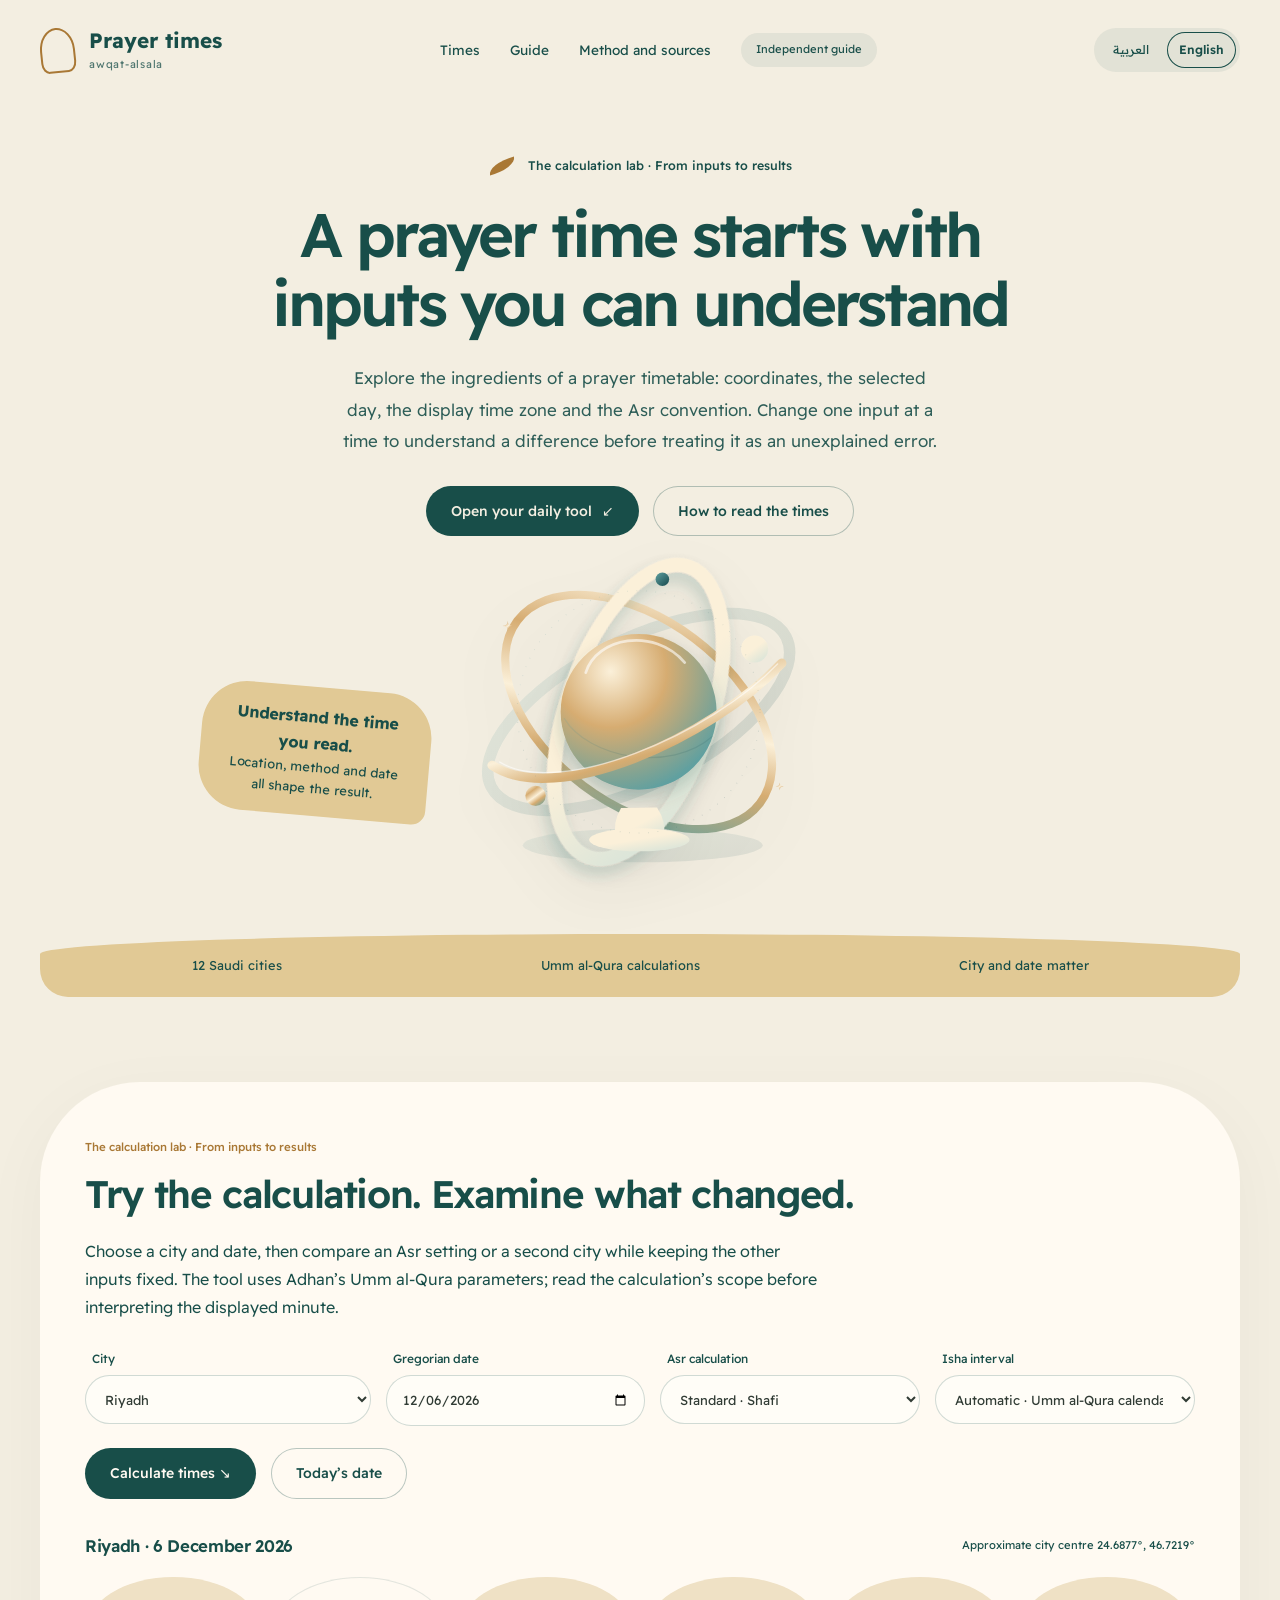
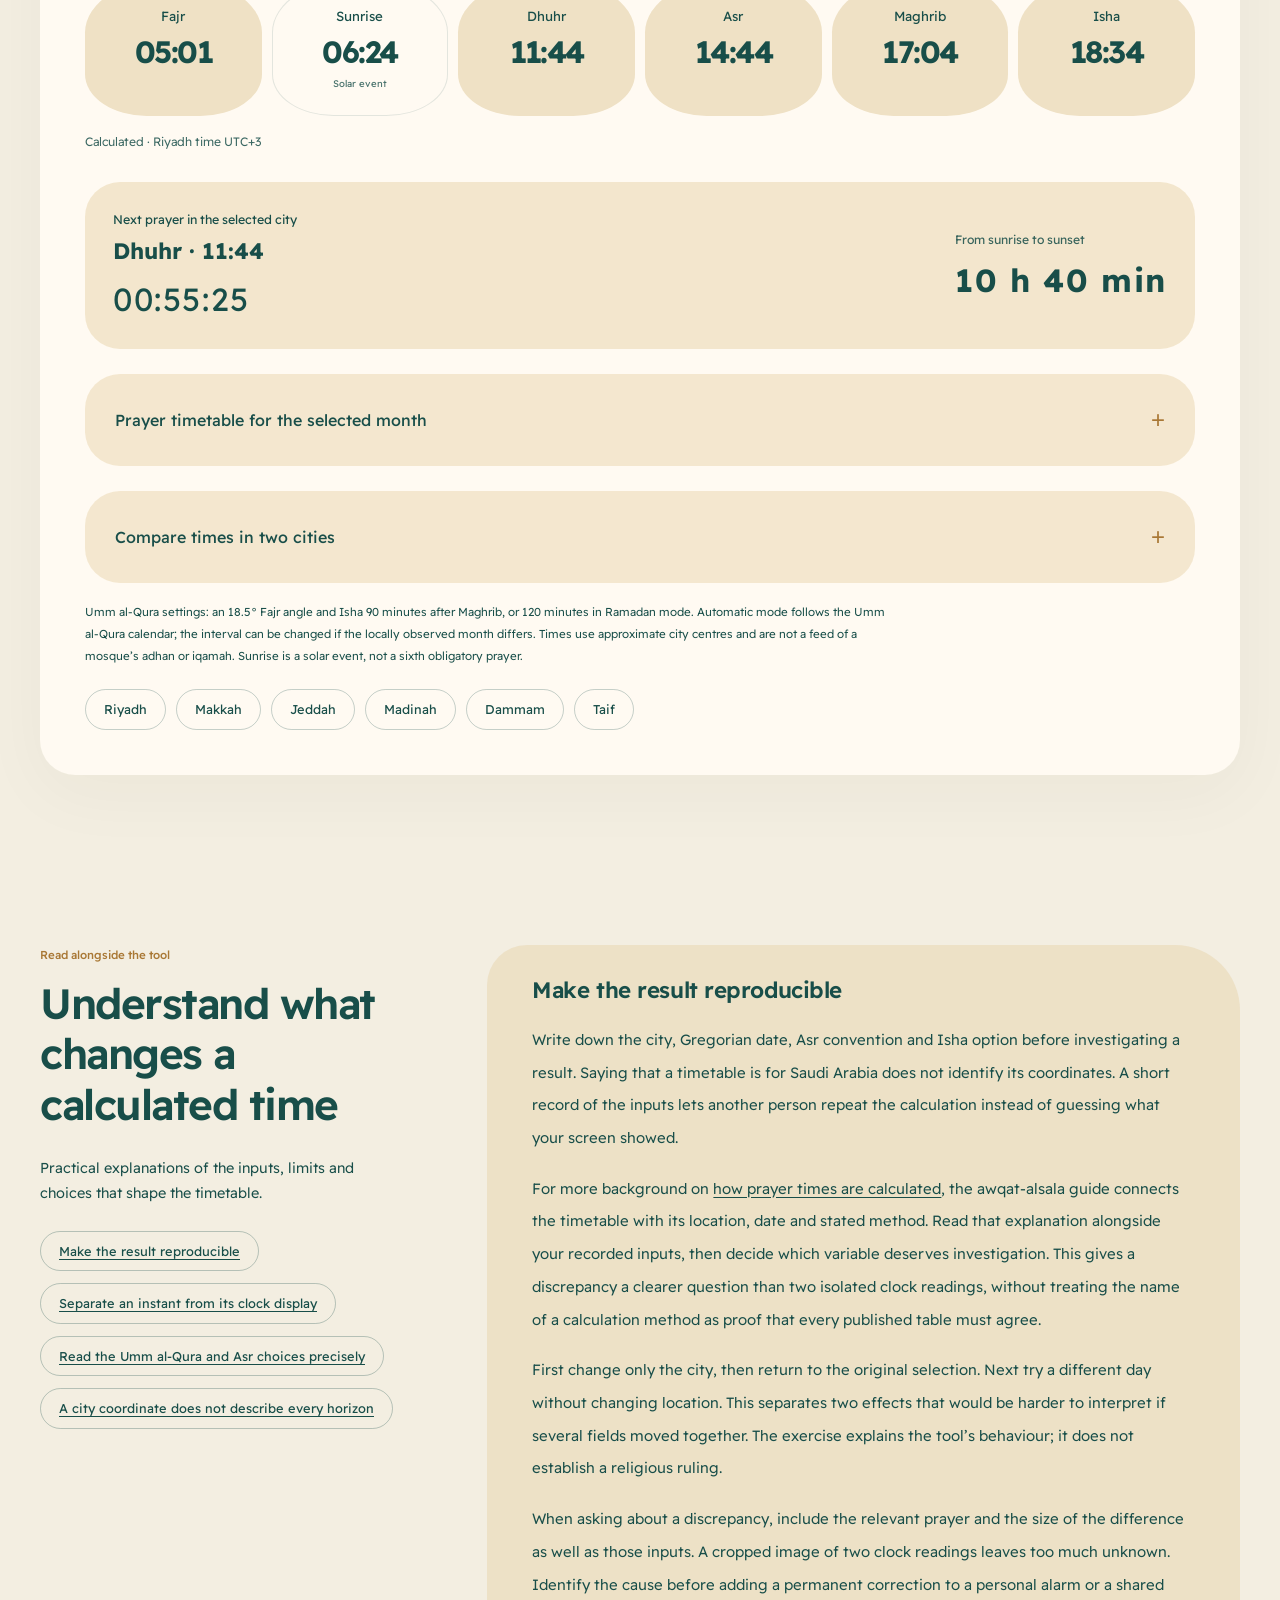
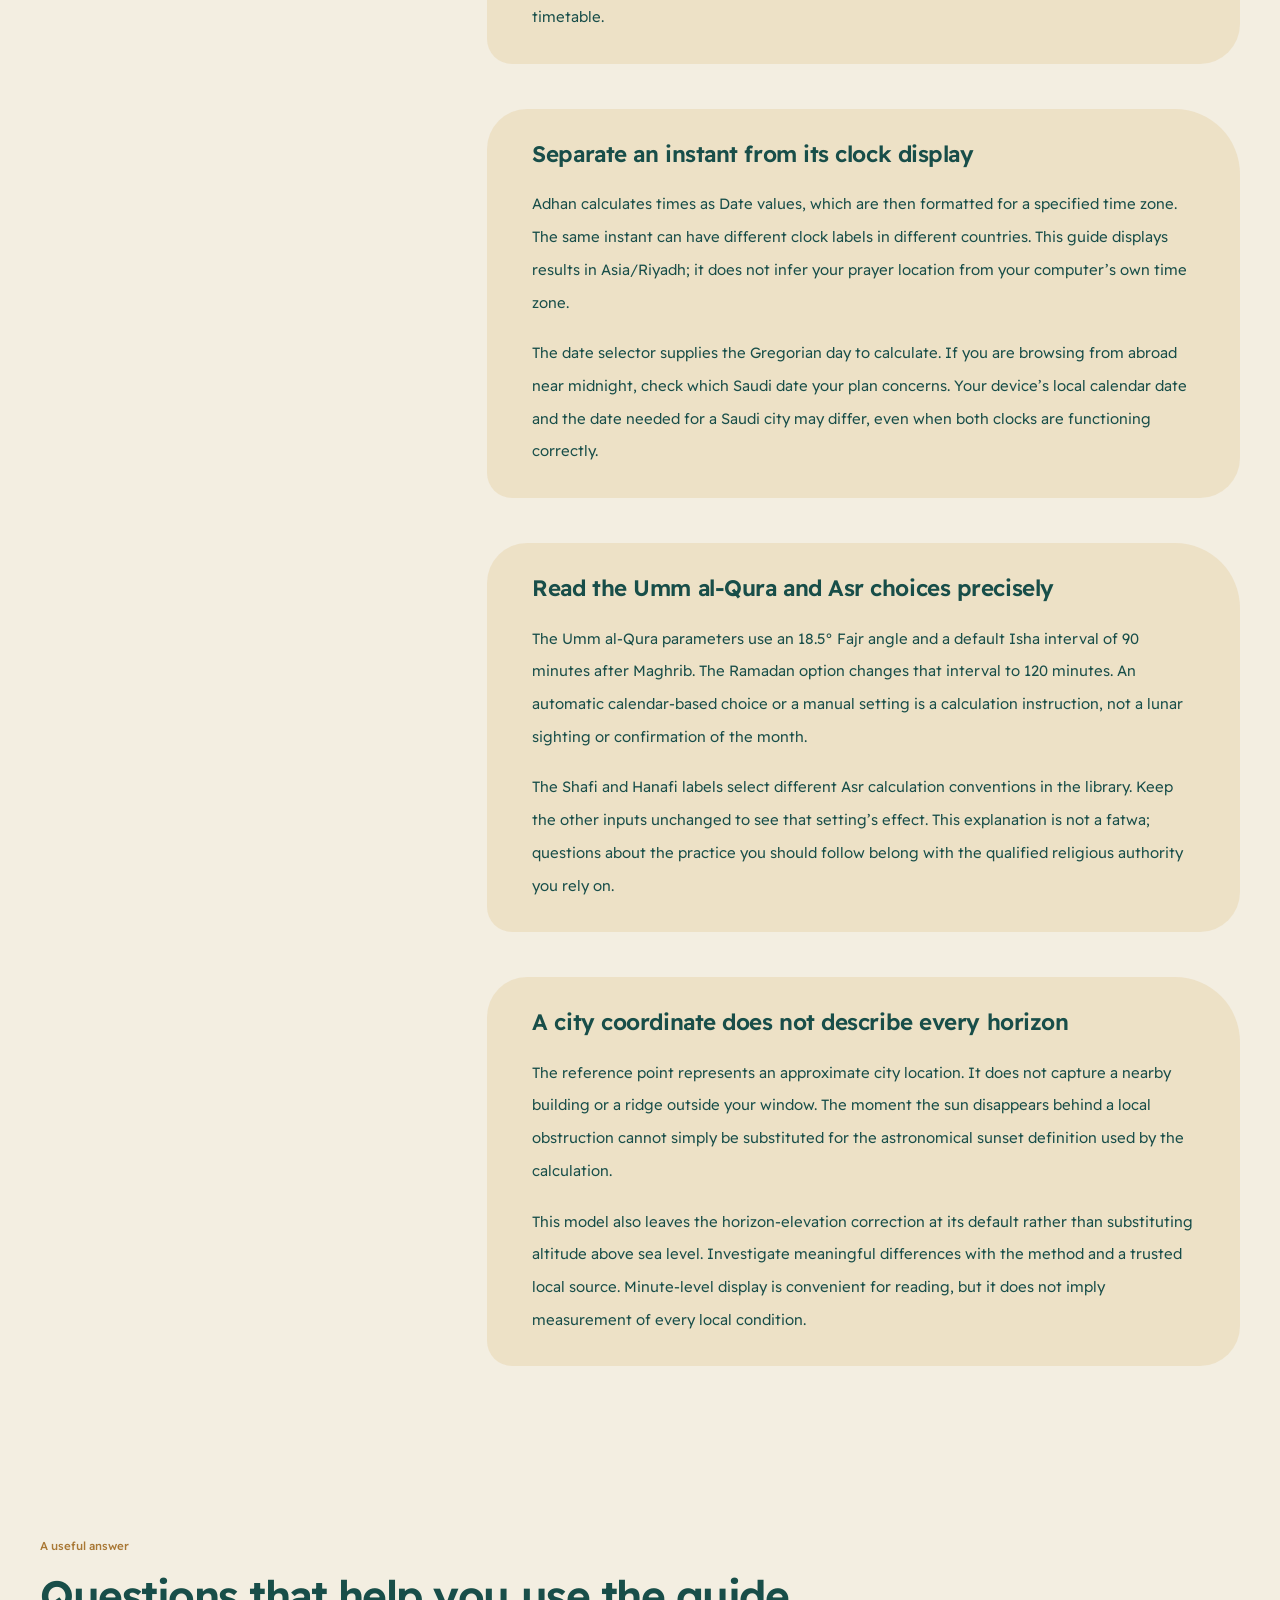
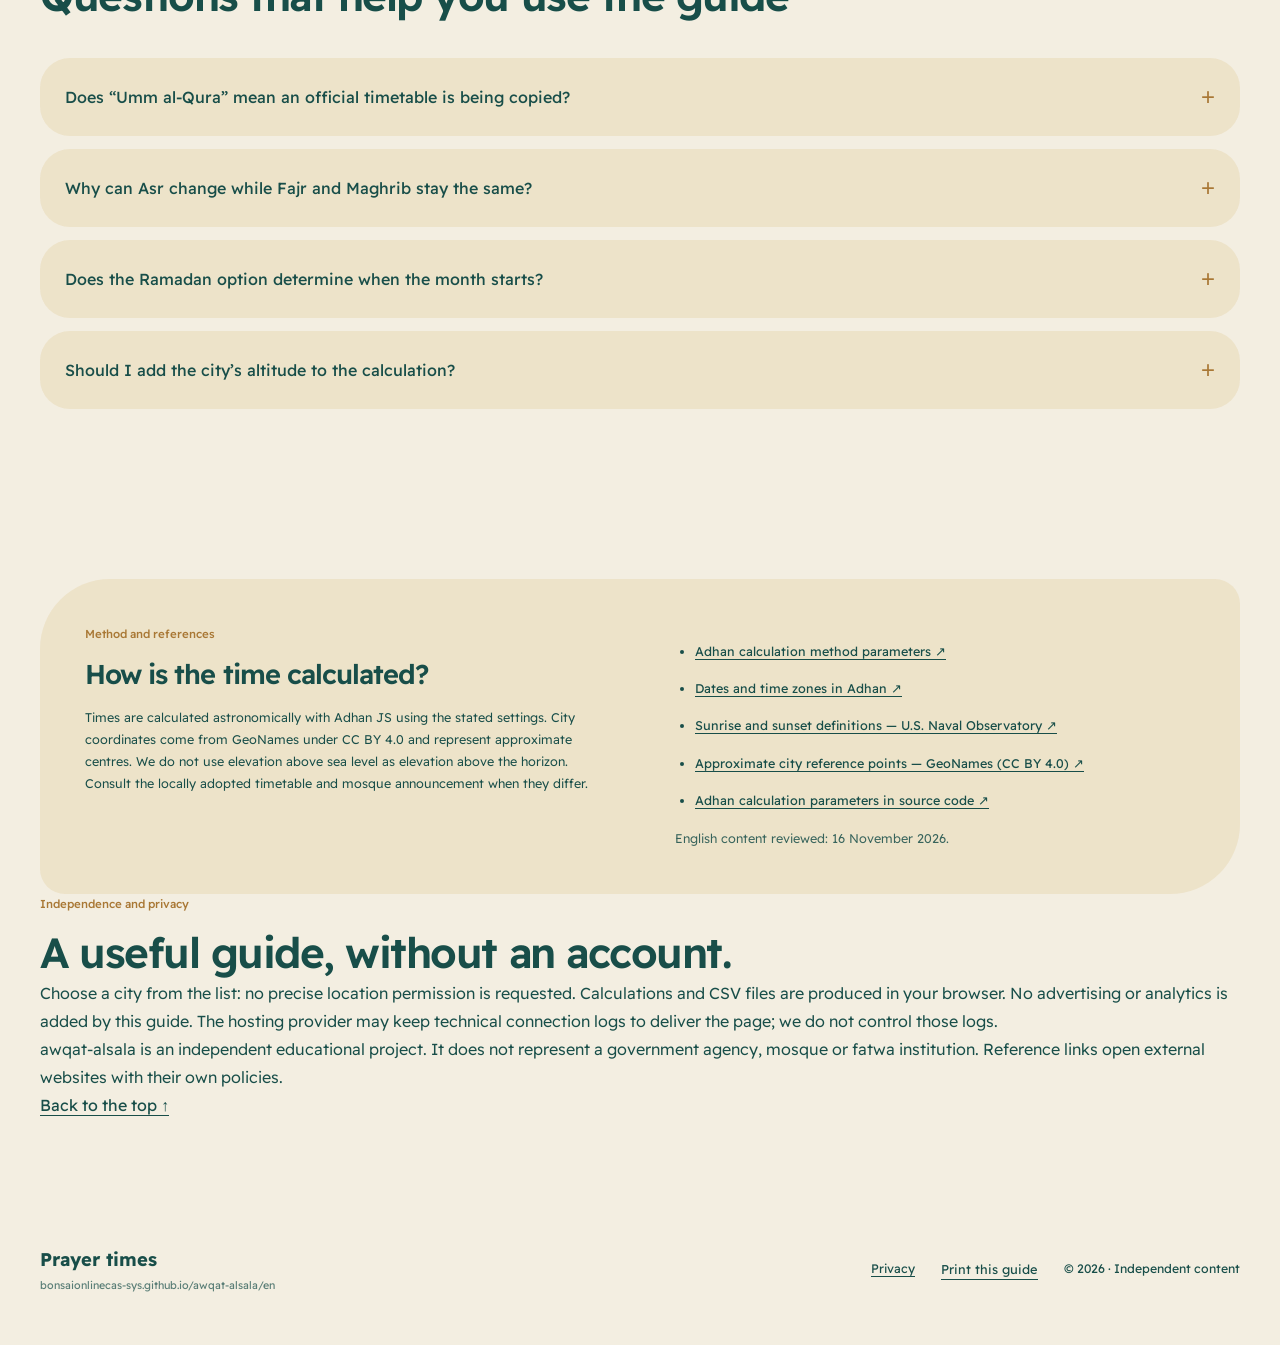
==== commit 85a06d1b: "Integrate unique main-project references in both guide languages" ====
--- a/en/index.html
+++ b/en/index.html
@@ -1,2 +1,3 @@
 <!doctype html>
-<html lang="en" dir="ltr"><head><meta charset="utf-8"><meta name="viewport" content="width=device-width,initial-scale=1"><title>How Prayer Times Are Calculated: City, Date and Method | awqat-alsala</title><meta name="description" content="Explore the ingredients of a prayer timetable: coordinates, the selected day, the display time zone and the Asr convention. Change one input at a time to understand a difference before treating it as an unexplained error."><meta name="robots" content="index,follow,max-image-preview:large"><link rel="canonical" href="https://bonsaionlinecas-sys.github.io/awqat-alsala/en/"><meta name="theme-color" content="#f3eee1"><meta property="og:type" content="website"><meta property="og:title" content="How Prayer Times Are Calculated: City, Date and Method | awqat-alsala"><meta property="og:description" content="Explore the ingredients of a prayer timetable: coordinates, the selected day, the display time zone and the Asr convention. Change one input at a time to understand a difference before treating it as an unexplained error."><meta property="og:url" content="https://bonsaionlinecas-sys.github.io/awqat-alsala/en/"><meta property="og:locale" content="en_US"><meta name="twitter:card" content="summary"><link rel="icon" href="../assets/icon.svg" type="image/svg+xml"><link rel="preload" href="../assets/readex-pro.ttf" as="font" type="font/ttf" crossorigin=""><link rel="stylesheet" href="../assets/style.css"><script type="module" src="../assets/app.en.mjs"></script><meta content="how prayer times are calculated, Umm al-Qura prayer times, prayer time calculation, Asr calculation, prayer times by city, prayer calculation methods" name="keywords"><script type="application/ld+json">{"@context":"https://schema.org","@graph":[{"@type":"WebSite","@id":"https://bonsaionlinecas-sys.github.io/awqat-alsala/#website","url":"https://bonsaionlinecas-sys.github.io/awqat-alsala/","name":"awqat-alsala","inLanguage":["ar","en"]},{"@type":"WebPage","@id":"https://bonsaionlinecas-sys.github.io/awqat-alsala/en/#webpage","url":"https://bonsaionlinecas-sys.github.io/awqat-alsala/en/","name":"How Prayer Times Are Calculated: City, Date and Method | awqat-alsala","description":"Explore the ingredients of a prayer timetable: coordinates, the selected day, the display time zone and the Asr convention. Change one input at a time to understand a difference before treating it as an unexplained error.","inLanguage":"en","dateModified":"2026-11-16","isPartOf":{"@id":"https://bonsaionlinecas-sys.github.io/awqat-alsala/#website"},"translationOfWork":{"@type":"WebPage","@id":"https://bonsaionlinecas-sys.github.io/awqat-alsala/#webpage","url":"https://bonsaionlinecas-sys.github.io/awqat-alsala/","inLanguage":"ar"},"hasPart":[{"@type":"CreativeWork","name":"Make the result reproducible","url":"https://bonsaionlinecas-sys.github.io/awqat-alsala/en/#guide-0","inLanguage":"en"},{"@type":"CreativeWork","name":"Separate an instant from its clock display","url":"https://bonsaionlinecas-sys.github.io/awqat-alsala/en/#guide-1","inLanguage":"en"},{"@type":"CreativeWork","name":"Read the Umm al-Qura and Asr choices precisely","url":"https://bonsaionlinecas-sys.github.io/awqat-alsala/en/#guide-2","inLanguage":"en"},{"@type":"CreativeWork","name":"A city coordinate does not describe every horizon","url":"https://bonsaionlinecas-sys.github.io/awqat-alsala/en/#guide-3","inLanguage":"en"}]}]}</script><link href="https://bonsaionlinecas-sys.github.io/awqat-alsala/" hreflang="ar" rel="alternate"><link href="https://bonsaionlinecas-sys.github.io/awqat-alsala/en/" hreflang="en" rel="alternate"><link href="https://bonsaionlinecas-sys.github.io/awqat-alsala/" hreflang="x-default" rel="alternate"><link href="../assets/languages.css" data-language-styles="" rel="stylesheet"></head><body class="awqat design-2" data-focus="calculation-method"><a href="#main" class="skip">Skip to content</a><header class="site-header wrap"><a class="brand" href="https://bonsaionlinecas-sys.github.io/awqat-alsala/en/" aria-label="Awqat Alsala — home"><span class="brand-mark" aria-hidden="true"></span><span><strong>Prayer times</strong><small>awqat-alsala</small></span></a><nav class="site-nav" aria-label="Main navigation"><a href="#tool">Times</a><a href="#guide">Guide</a><a class="nav-method" href="#sources">Method and sources</a><span class="nav-tip">Independent guide</span></nav><nav class="language-switch" aria-label="Language"><a href="https://bonsaionlinecas-sys.github.io/awqat-alsala/" lang="ar" hreflang="ar" dir="rtl">العربية</a><a href="https://bonsaionlinecas-sys.github.io/awqat-alsala/en/" lang="en" hreflang="en" aria-current="page">English</a></nav></header><main id="main"><section class="hero wrap" aria-label="Times and guide" data-composition="orbits"><div class="hero-copy"><p class="eyebrow">The calculation lab · From inputs to results</p><h1>A prayer time starts with inputs you can understand</h1><p class="hero-intro">Explore the ingredients of a prayer timetable: coordinates, the selected day, the display time zone and the Asr convention. Change one input at a time to understand a difference before treating it as an unexplained error.</p><div class="hero-actions"><a class="btn" href="#tool">Open your daily tool <span aria-hidden="true">↙</span></a><a class="btn btn-quiet" href="#guide">How to read the times</a></div></div><div class="hero-art"><img src="../assets/hero.svg" alt="" width="640" height="560" fetchpriority="high"><p class="art-label">City · date · calculation method</p><aside class="hero-detail"><strong>Understand the time you read.</strong>Location, method and date all shape the result.</aside></div></section><div class="top-ribbon wrap" aria-label="About this guide"><span>12 Saudi cities</span><span>Umm al-Qura calculations</span><span>City and date matter</span></div><section id="tool" class="section wrap"><div class="tool-panel"><div class="section-head"><span class="section-kicker">The calculation lab · From inputs to results</span><h2>Try the calculation. Examine what changed.</h2><p>Choose a city and date, then compare an Asr setting or a second city while keeping the other inputs fixed. The tool uses Adhan’s Umm al-Qura parameters; read the calculation’s scope before interpreting the displayed minute.</p></div><form id="prayer-form"><div class="fields"><div class="field"><label for="city">City</label><select name="city" id="city"><option value="riyadh" selected>Riyadh</option><option value="makkah">Makkah</option><option value="jeddah">Jeddah</option><option value="madinah">Madinah</option><option value="dammam">Dammam</option><option value="taif">Taif</option><option value="tabuk">Tabuk</option><option value="buraydah">Buraydah</option><option value="abha">Abha</option><option value="hail">Ha'il</option><option value="najran">Najran</option><option value="jazan">Jazan</option></select></div><div class="field"><label for="date">Gregorian date</label><input type="date" name="date" id="date" value="2026-11-16" min="2020-01-01" max="2035-12-31" required></div><div class="field"><label for="asr">Asr calculation</label><select name="asr" id="asr"><option value="shafi">Standard · Shafi</option><option value="hanafi">Hanafi</option></select></div><div class="field"><label for="ramadan">Isha interval</label><select name="ramadan" id="ramadan"><option value="auto">Automatic · Umm al-Qura calendar</option><option value="off">90 minutes</option><option value="on">120 minutes · Ramadan</option></select></div></div><div class="form-actions"><button type="submit" class="btn" disabled>Calculate times ↘</button><button type="button" class="btn btn-quiet" id="today-button">Today’s date</button><p id="form-error" class="form-error" role="alert"></p></div></form><div class="schedule-heading"><h3 id="schedule-title">Riyadh · 16 November 2026</h3><span class="coordinate-note">Approximate city centre <bdi id="coordinates">24.6877°, 46.7219°</bdi></span></div><div class="times-row"><div class="time-pill"><span>Fajr</span><strong data-prayer="fajr">04:49</strong></div><div class="time-pill sunrise"><span>Sunrise</span><strong data-prayer="sunrise">06:10</strong><small>Solar event</small></div><div class="time-pill"><span>Dhuhr</span><strong data-prayer="dhuhr">11:38</strong></div><div class="time-pill"><span>Asr</span><strong data-prayer="asr">14:44</strong></div><div class="time-pill"><span>Maghrib</span><strong data-prayer="maghrib">17:06</strong></div><div class="time-pill"><span>Isha</span><strong data-prayer="isha">18:36</strong></div></div><p class="form-status" id="result-status" role="status">Calculated for the displayed date · Riyadh time UTC+3</p><div class="result-extras"><div class="next-widget"><span>Next prayer in the selected city</span><strong id="next-prayer">Maghrib · 17:06</strong><bdi class="countdown" id="next-countdown">Choose today for the countdown</bdi></div><div><span class="small-note">From sunrise to sunset</span><strong class="countdown" id="daylight-result">10 h 56 min</strong></div></div><details class="calendar-details"><summary>Prayer timetable for the selected month</summary><p class="small-note" id="month-caption">Monthly timetable · Riyadh · November 2026</p><div class="table-shell" tabindex="0" role="region" aria-label="Monthly prayer timetable; scroll horizontally"><table class="month-table"><thead><tr><th scope="col">Day</th><th scope="col">Fajr</th><th scope="col">Sunrise</th><th scope="col">Dhuhr</th><th scope="col">Asr</th><th scope="col">Maghrib</th><th scope="col">Isha</th></tr></thead><tbody id="month-body"><tr><td>1</td><td><bdi>04:41</bdi></td><td><bdi>06:00</bdi></td><td><bdi>11:37</bdi></td><td><bdi>14:49</bdi></td><td><bdi>17:13</bdi></td><td><bdi>18:43</bdi></td></tr><tr><td>2</td><td><bdi>04:41</bdi></td><td><bdi>06:01</bdi></td><td><bdi>11:37</bdi></td><td><bdi>14:48</bdi></td><td><bdi>17:12</bdi></td><td><bdi>18:42</bdi></td></tr><tr><td>3</td><td><bdi>04:42</bdi></td><td><bdi>06:01</bdi></td><td><bdi>11:37</bdi></td><td><bdi>14:48</bdi></td><td><bdi>17:12</bdi></td><td><bdi>18:42</bdi></td></tr><tr><td>4</td><td><bdi>04:42</bdi></td><td><bdi>06:02</bdi></td><td><bdi>11:37</bdi></td><td><bdi>14:48</bdi></td><td><bdi>17:11</bdi></td><td><bdi>18:41</bdi></td></tr><tr><td>5</td><td><bdi>04:43</bdi></td><td><bdi>06:02</bdi></td><td><bdi>11:37</bdi></td><td><bdi>14:47</bdi></td><td><bdi>17:11</bdi></td><td><bdi>18:41</bdi></td></tr><tr><td>6</td><td><bdi>04:43</bdi></td><td><bdi>06:03</bdi></td><td><bdi>11:37</bdi></td><td><bdi>14:47</bdi></td><td><bdi>17:10</bdi></td><td><bdi>18:40</bdi></td></tr><tr><td>7</td><td><bdi>04:44</bdi></td><td><bdi>06:04</bdi></td><td><bdi>11:37</bdi></td><td><bdi>14:46</bdi></td><td><bdi>17:10</bdi></td><td><bdi>18:40</bdi></td></tr><tr><td>8</td><td><bdi>04:44</bdi></td><td><bdi>06:04</bdi></td><td><bdi>11:37</bdi></td><td><bdi>14:46</bdi></td><td><bdi>17:09</bdi></td><td><bdi>18:39</bdi></td></tr><tr><td>9</td><td><bdi>04:45</bdi></td><td><bdi>06:05</bdi></td><td><bdi>11:37</bdi></td><td><bdi>14:46</bdi></td><td><bdi>17:09</bdi></td><td><bdi>18:39</bdi></td></tr><tr><td>10</td><td><bdi>04:45</bdi></td><td><bdi>06:06</bdi></td><td><bdi>11:37</bdi></td><td><bdi>14:45</bdi></td><td><bdi>17:08</bdi></td><td><bdi>18:38</bdi></td></tr><tr><td>11</td><td><bdi>04:46</bdi></td><td><bdi>06:06</bdi></td><td><bdi>11:37</bdi></td><td><bdi>14:45</bdi></td><td><bdi>17:08</bdi></td><td><bdi>18:38</bdi></td></tr><tr><td>12</td><td><bdi>04:46</bdi></td><td><bdi>06:07</bdi></td><td><bdi>11:37</bdi></td><td><bdi>14:45</bdi></td><td><bdi>17:07</bdi></td><td><bdi>18:37</bdi></td></tr><tr><td>13</td><td><bdi>04:47</bdi></td><td><bdi>06:08</bdi></td><td><bdi>11:37</bdi></td><td><bdi>14:45</bdi></td><td><bdi>17:07</bdi></td><td><bdi>18:37</bdi></td></tr><tr><td>14</td><td><bdi>04:47</bdi></td><td><bdi>06:08</bdi></td><td><bdi>11:38</bdi></td><td><bdi>14:44</bdi></td><td><bdi>17:06</bdi></td><td><bdi>18:36</bdi></td></tr><tr><td>15</td><td><bdi>04:48</bdi></td><td><bdi>06:09</bdi></td><td><bdi>11:38</bdi></td><td><bdi>14:44</bdi></td><td><bdi>17:06</bdi></td><td><bdi>18:36</bdi></td></tr><tr><td>16</td><td><bdi>04:49</bdi></td><td><bdi>06:10</bdi></td><td><bdi>11:38</bdi></td><td><bdi>14:44</bdi></td><td><bdi>17:06</bdi></td><td><bdi>18:36</bdi></td></tr><tr><td>17</td><td><bdi>04:49</bdi></td><td><bdi>06:10</bdi></td><td><bdi>11:38</bdi></td><td><bdi>14:44</bdi></td><td><bdi>17:05</bdi></td><td><bdi>18:35</bdi></td></tr><tr><td>18</td><td><bdi>04:50</bdi></td><td><bdi>06:11</bdi></td><td><bdi>11:38</bdi></td><td><bdi>14:44</bdi></td><td><bdi>17:05</bdi></td><td><bdi>18:35</bdi></td></tr><tr><td>19</td><td><bdi>04:50</bdi></td><td><bdi>06:12</bdi></td><td><bdi>11:38</bdi></td><td><bdi>14:43</bdi></td><td><bdi>17:05</bdi></td><td><bdi>18:35</bdi></td></tr><tr><td>20</td><td><bdi>04:51</bdi></td><td><bdi>06:13</bdi></td><td><bdi>11:39</bdi></td><td><bdi>14:43</bdi></td><td><bdi>17:05</bdi></td><td><bdi>18:35</bdi></td></tr><tr><td>21</td><td><bdi>04:52</bdi></td><td><bdi>06:13</bdi></td><td><bdi>11:39</bdi></td><td><bdi>14:43</bdi></td><td><bdi>17:04</bdi></td><td><bdi>18:34</bdi></td></tr><tr><td>22</td><td><bdi>04:52</bdi></td><td><bdi>06:14</bdi></td><td><bdi>11:39</bdi></td><td><bdi>14:43</bdi></td><td><bdi>17:04</bdi></td><td><bdi>18:34</bdi></td></tr><tr><td>23</td><td><bdi>04:53</bdi></td><td><bdi>06:15</bdi></td><td><bdi>11:39</bdi></td><td><bdi>14:43</bdi></td><td><bdi>17:04</bdi></td><td><bdi>18:34</bdi></td></tr><tr><td>24</td><td><bdi>04:53</bdi></td><td><bdi>06:15</bdi></td><td><bdi>11:40</bdi></td><td><bdi>14:43</bdi></td><td><bdi>17:04</bdi></td><td><bdi>18:34</bdi></td></tr><tr><td>25</td><td><bdi>04:54</bdi></td><td><bdi>06:16</bdi></td><td><bdi>11:40</bdi></td><td><bdi>14:43</bdi></td><td><bdi>17:04</bdi></td><td><bdi>18:34</bdi></td></tr><tr><td>26</td><td><bdi>04:55</bdi></td><td><bdi>06:17</bdi></td><td><bdi>11:40</bdi></td><td><bdi>14:43</bdi></td><td><bdi>17:04</bdi></td><td><bdi>18:34</bdi></td></tr><tr><td>27</td><td><bdi>04:55</bdi></td><td><bdi>06:18</bdi></td><td><bdi>11:41</bdi></td><td><bdi>14:43</bdi></td><td><bdi>17:04</bdi></td><td><bdi>18:34</bdi></td></tr><tr><td>28</td><td><bdi>04:56</bdi></td><td><bdi>06:18</bdi></td><td><bdi>11:41</bdi></td><td><bdi>14:43</bdi></td><td><bdi>17:04</bdi></td><td><bdi>18:34</bdi></td></tr><tr><td>29</td><td><bdi>04:56</bdi></td><td><bdi>06:19</bdi></td><td><bdi>11:41</bdi></td><td><bdi>14:43</bdi></td><td><bdi>17:04</bdi></td><td><bdi>18:34</bdi></td></tr><tr><td>30</td><td><bdi>04:57</bdi></td><td><bdi>06:20</bdi></td><td><bdi>11:42</bdi></td><td><bdi>14:43</bdi></td><td><bdi>17:04</bdi></td><td><bdi>18:34</bdi></td></tr></tbody></table></div><button class="btn btn-quiet" id="download-calendar" type="button">Save timetable as CSV ↓</button><p class="small-note">Open the CSV in a spreadsheet app. Check the city and date before printing or saving.</p></details><details class="calendar-details"><summary>Compare times in two cities</summary><div class="compare-panel"><div><span class="section-kicker">Two cities, one date</span><h3>Compare before you plan</h3><p class="small-note">The difference compares the second city’s prayer time with the first. It is not a journey duration.</p><div class="field" style="margin-top:18px"><label for="compare-city">Second city</label><select id="compare-city"><option value="riyadh">Riyadh</option><option value="makkah">Makkah</option><option value="jeddah" selected>Jeddah</option><option value="madinah">Madinah</option><option value="dammam">Dammam</option><option value="taif">Taif</option><option value="tabuk">Tabuk</option><option value="buraydah">Buraydah</option><option value="abha">Abha</option><option value="hail">Ha'il</option><option value="najran">Najran</option><option value="jazan">Jazan</option></select></div></div><div><p class="small-note" id="comparison-label">Riyadh → Jeddah · 16 November 2026</p><div class="comparison-rows"><div class="comparison-row" data-comparison="fajr"><span>Fajr</span><bdi data-city-a="">04:49</bdi><bdi data-city-b="">05:16</bdi><small data-difference="">27 min later</small></div><div class="comparison-row" data-comparison="dhuhr"><span>Dhuhr</span><bdi data-city-a="">11:38</bdi><bdi data-city-b="">12:08</bdi><small data-difference="">30 min later</small></div><div class="comparison-row" data-comparison="asr"><span>Asr</span><bdi data-city-a="">14:44</bdi><bdi data-city-b="">15:18</bdi><small data-difference="">34 min later</small></div><div class="comparison-row" data-comparison="maghrib"><span>Maghrib</span><bdi data-city-a="">17:06</bdi><bdi data-city-b="">17:41</bdi><small data-difference="">35 min later</small></div><div class="comparison-row" data-comparison="isha"><span>Isha</span><bdi data-city-a="">18:36</bdi><bdi data-city-b="">19:11</bdi><small data-difference="">35 min later</small></div></div></div></div></details><p class="tool-footnote">Umm al-Qura settings: an 18.5° Fajr angle and Isha 90 minutes after Maghrib, or 120 minutes in Ramadan mode. Automatic mode follows the Umm al-Qura calendar; the interval can be changed if the locally observed month differs. Times use approximate city centres and are not a feed of a mosque’s adhan or iqamah. Sunrise is a solar event, not a sixth obligatory prayer.</p><div class="city-pills" aria-label="Quick city selection"><button type="button" class="chip" data-city-pick="riyadh">Riyadh</button><button type="button" class="chip" data-city-pick="makkah">Makkah</button><button type="button" class="chip" data-city-pick="jeddah">Jeddah</button><button type="button" class="chip" data-city-pick="madinah">Madinah</button><button type="button" class="chip" data-city-pick="dammam">Dammam</button><button type="button" class="chip" data-city-pick="taif">Taif</button></div><noscript><p>The timetable above is calculated for 16 November 2026. Enable JavaScript to choose another city or date. The explanatory guide and sources remain readable without it.</p></noscript></div></section><section id="guide" class="section wrap"><div class="guide-layout"><div class="guide-title"><span class="section-kicker">Read alongside the tool</span><h2>Understand what changes a calculated time</h2><p>Practical explanations of the inputs, limits and choices that shape the timetable.</p><div class="reading-strip"><a class="chip" href="#guide-0">Make the result reproducible</a><a class="chip" href="#guide-1">Separate an instant from its clock display</a><a class="chip" href="#guide-2">Read the Umm al-Qura and Asr choices precisely</a><a class="chip" href="#guide-3">A city coordinate does not describe every horizon</a></div></div><div class="guide-list"><article class="guide-article" id="guide-0"><h3>Make the result reproducible</h3><p>Write down the city, Gregorian date, Asr convention and Isha option before investigating a result. Saying that a timetable is for Saudi Arabia does not identify its coordinates. A short record of the inputs lets another person repeat the calculation instead of guessing what your screen showed.</p><p>First change only the city, then return to the original selection. Next try a different day without changing location. This separates two effects that would be harder to interpret if several fields moved together. The exercise explains the tool’s behaviour; it does not establish a religious ruling.</p><p>When asking about a discrepancy, include the relevant prayer and the size of the difference as well as those inputs. A cropped image of two clock readings leaves too much unknown. Identify the cause before adding a permanent correction to a personal alarm or a shared timetable.</p></article><article class="guide-article" id="guide-1"><h3>Separate an instant from its clock display</h3><p>Adhan calculates times as Date values, which are then formatted for a specified time zone. The same instant can have different clock labels in different countries. This guide displays results in Asia/Riyadh; it does not infer your prayer location from your computer’s own time zone.</p><p>The date selector supplies the Gregorian day to calculate. If you are browsing from abroad near midnight, check which Saudi date your plan concerns. Your device’s local calendar date and the date needed for a Saudi city may differ, even when both clocks are functioning correctly.</p></article><article class="guide-article" id="guide-2"><h3>Read the Umm al-Qura and Asr choices precisely</h3><p>The Umm al-Qura parameters use an 18.5° Fajr angle and a default Isha interval of 90 minutes after Maghrib. The Ramadan option changes that interval to 120 minutes. An automatic calendar-based choice or a manual setting is a calculation instruction, not a lunar sighting or confirmation of the month.</p><p>The Shafi and Hanafi labels select different Asr calculation conventions in the library. Keep the other inputs unchanged to see that setting’s effect. This explanation is not a fatwa; questions about the practice you should follow belong with the qualified religious authority you rely on.</p></article><article class="guide-article" id="guide-3"><h3>A city coordinate does not describe every horizon</h3><p>The reference point represents an approximate city location. It does not capture a nearby building or a ridge outside your window. The moment the sun disappears behind a local obstruction cannot simply be substituted for the astronomical sunset definition used by the calculation.</p><p>This model also leaves the horizon-elevation correction at its default rather than substituting altitude above sea level. Investigate meaningful differences with the method and a trusted local source. Minute-level display is convenient for reading, but it does not imply measurement of every local condition.</p></article></div></div></section><section id="faq" class="section wrap"><div class="section-head"><span class="section-kicker">A useful answer</span><h2 id="faq-title">Questions that help you use the guide</h2></div><div class="faq-list"><details><summary>Does “Umm al-Qura” mean an official timetable is being copied?</summary><p>Here it names calculation parameters in Adhan. The tool does not copy mosque announcements or monitor an actual adhan, and it does not claim that every local authority uses these settings without adjustment.</p></details><details><summary>Why can Asr change while Fajr and Maghrib stay the same?</summary><p>The Asr selector changes the convention used for that prayer. Keep the city, date and other options fixed, then compare the row affected by the input you changed.</p></details><details><summary>Does the Ramadan option determine when the month starts?</summary><p>It controls the additional Isha interval. Even automatic mode uses a calendar calculation rather than a lunar observation. Follow the calendar or announcement you rely on for the month itself.</p></details><details><summary>Should I add the city’s altitude to the calculation?</summary><p>Altitude above sea level is different from height above the visible horizon. Without the appropriate horizon measurement, this reference calculation leaves the relevant correction at its default instead of guessing.</p></details></div></section><section id="sources" class="section wrap"><div class="sources-layout"><div><span class="section-kicker">Method and references</span><h2>How is the time calculated?</h2><p>Times are calculated astronomically with Adhan JS using the stated settings. City coordinates come from GeoNames under CC BY 4.0 and represent approximate centres. We do not use elevation above sea level as elevation above the horizon. Consult the locally adopted timetable and mosque announcement when they differ.</p></div><div><ul class="source-list"><li><a href="https://github.com/batoulapps/adhan-js/blob/develop/METHODS.md" target="_blank" rel="noopener noreferrer">Adhan calculation method parameters ↗</a></li><li><a href="https://github.com/batoulapps/adhan-js/blob/develop/README.md" target="_blank" rel="noopener noreferrer">Dates and time zones in Adhan ↗</a></li><li><a href="https://aa.usno.navy.mil/faq/RST_defs" target="_blank" rel="noopener noreferrer">Sunrise and sunset definitions — U.S. Naval Observatory ↗</a></li><li><a href="https://www.geonames.org/" target="_blank" rel="noopener noreferrer">Approximate city reference points — GeoNames (CC BY 4.0) ↗</a></li><li><a href="https://github.com/batoulapps/adhan-js/blob/develop/src/CalculationMethod.ts" target="_blank" rel="noopener noreferrer">Adhan calculation parameters in source code ↗</a></li></ul><p class="small-note">English content reviewed: 16 November 2026.</p></div></div><div class="privacy-block" id="privacy"><span class="section-kicker">Independence and privacy</span><h2>A useful guide, without an account.</h2><p>Choose a city from the list: no precise location permission is requested. Calculations and CSV files are produced in your browser. No advertising or analytics is added by this guide. The hosting provider may keep technical connection logs to deliver the page; we do not control those logs.</p><p>awqat-alsala is an independent educational project. It does not represent a government agency, mosque or fatwa institution. Reference links open external websites with their own policies.</p><a href="#main">Back to the top ↑</a></div></section></main><footer class="site-footer wrap"><div><strong>Prayer times</strong><small>bonsaionlinecas-sys.github.io/awqat-alsala/en</small></div><div class="footer-actions"><a href="#privacy">Privacy</a><button type="button" class="text-button" id="print-page">Print this guide</button><span>© 2026 · Independent content</span></div></footer></body></html>+<html lang="en" dir="ltr"><head><meta charset="utf-8"><meta name="viewport" content="width=device-width,initial-scale=1"><title>How Prayer Times Are Calculated: City, Date and Method | awqat-alsala</title><meta name="description" content="Explore the ingredients of a prayer timetable: coordinates, the selected day, the display time zone and the Asr convention. Change one input at a time to understand a difference before treating it as an unexplained error."><meta name="robots" content="index,follow,max-image-preview:large"><link rel="canonical" href="https://bonsaionlinecas-sys.github.io/awqat-alsala/en/"><meta name="theme-color" content="#f3eee1"><meta property="og:type" content="website"><meta property="og:title" content="How Prayer Times Are Calculated: City, Date and Method | awqat-alsala"><meta property="og:description" content="Explore the ingredients of a prayer timetable: coordinates, the selected day, the display time zone and the Asr convention. Change one input at a time to understand a difference before treating it as an unexplained error."><meta property="og:url" content="https://bonsaionlinecas-sys.github.io/awqat-alsala/en/"><meta property="og:locale" content="en_US"><meta name="twitter:card" content="summary"><link rel="icon" href="../assets/icon.svg" type="image/svg+xml"><link rel="preload" href="../assets/readex-pro.ttf" as="font" type="font/ttf" crossorigin=""><link rel="stylesheet" href="../assets/style.css"><script type="module" src="../assets/app.en.mjs"></script><meta content="how prayer times are calculated, Umm al-Qura prayer times, prayer time calculation, Asr calculation, prayer times by city, prayer calculation methods" name="keywords"><script type="application/ld+json">{"@context":"https://schema.org","@graph":[{"@type":"WebSite","@id":"https://bonsaionlinecas-sys.github.io/awqat-alsala/#website","url":"https://bonsaionlinecas-sys.github.io/awqat-alsala/","name":"awqat-alsala","inLanguage":["ar","en"]},{"@type":"WebPage","@id":"https://bonsaionlinecas-sys.github.io/awqat-alsala/en/#webpage","url":"https://bonsaionlinecas-sys.github.io/awqat-alsala/en/","name":"How Prayer Times Are Calculated: City, Date and Method | awqat-alsala","description":"Explore the ingredients of a prayer timetable: coordinates, the selected day, the display time zone and the Asr convention. Change one input at a time to understand a difference before treating it as an unexplained error.","inLanguage":"en","dateModified":"2026-11-16","isPartOf":{"@id":"https://bonsaionlinecas-sys.github.io/awqat-alsala/#website"},"translationOfWork":{"@type":"WebPage","@id":"https://bonsaionlinecas-sys.github.io/awqat-alsala/#webpage","url":"https://bonsaionlinecas-sys.github.io/awqat-alsala/","inLanguage":"ar"},"hasPart":[{"@type":"CreativeWork","name":"Make the result reproducible","url":"https://bonsaionlinecas-sys.github.io/awqat-alsala/en/#guide-0","inLanguage":"en"},{"@type":"CreativeWork","name":"Separate an instant from its clock display","url":"https://bonsaionlinecas-sys.github.io/awqat-alsala/en/#guide-1","inLanguage":"en"},{"@type":"CreativeWork","name":"Read the Umm al-Qura and Asr choices precisely","url":"https://bonsaionlinecas-sys.github.io/awqat-alsala/en/#guide-2","inLanguage":"en"},{"@type":"CreativeWork","name":"A city coordinate does not describe every horizon","url":"https://bonsaionlinecas-sys.github.io/awqat-alsala/en/#guide-3","inLanguage":"en"}]}]}</script><link href="https://bonsaionlinecas-sys.github.io/awqat-alsala/" hreflang="ar" rel="alternate"><link href="https://bonsaionlinecas-sys.github.io/awqat-alsala/en/" hreflang="en" rel="alternate"><link href="https://bonsaionlinecas-sys.github.io/awqat-alsala/" hreflang="x-default" rel="alternate"><link href="../assets/languages.css" data-language-styles="" rel="stylesheet"></head><body class="awqat design-2" data-focus="calculation-method"><a href="#main" class="skip">Skip to content</a><header class="site-header wrap"><a class="brand" href="https://bonsaionlinecas-sys.github.io/awqat-alsala/en/" aria-label="Awqat Alsala — home"><span class="brand-mark" aria-hidden="true"></span><span><strong>Prayer times</strong><small>awqat-alsala</small></span></a><nav class="site-nav" aria-label="Main navigation"><a href="#tool">Times</a><a href="#guide">Guide</a><a class="nav-method" href="#sources">Method and sources</a><span class="nav-tip">Independent guide</span></nav><nav class="language-switch" aria-label="Language"><a href="https://bonsaionlinecas-sys.github.io/awqat-alsala/" lang="ar" hreflang="ar" dir="rtl">العربية</a><a href="https://bonsaionlinecas-sys.github.io/awqat-alsala/en/" lang="en" hreflang="en" aria-current="page">English</a></nav></header><main id="main"><section class="hero wrap" aria-label="Times and guide" data-composition="orbits"><div class="hero-copy"><p class="eyebrow">The calculation lab · From inputs to results</p><h1>A prayer time starts with inputs you can understand</h1><p class="hero-intro">Explore the ingredients of a prayer timetable: coordinates, the selected day, the display time zone and the Asr convention. Change one input at a time to understand a difference before treating it as an unexplained error.</p><div class="hero-actions"><a class="btn" href="#tool">Open your daily tool <span aria-hidden="true">↙</span></a><a class="btn btn-quiet" href="#guide">How to read the times</a></div></div><div class="hero-art"><img src="../assets/hero.svg" alt="" width="640" height="560" fetchpriority="high"><p class="art-label">City · date · calculation method</p><aside class="hero-detail"><strong>Understand the time you read.</strong>Location, method and date all shape the result.</aside></div></section><div class="top-ribbon wrap" aria-label="About this guide"><span>12 Saudi cities</span><span>Umm al-Qura calculations</span><span>City and date matter</span></div><section id="tool" class="section wrap"><div class="tool-panel"><div class="section-head"><span class="section-kicker">The calculation lab · From inputs to results</span><h2>Try the calculation. Examine what changed.</h2><p>Choose a city and date, then compare an Asr setting or a second city while keeping the other inputs fixed. The tool uses Adhan’s Umm al-Qura parameters; read the calculation’s scope before interpreting the displayed minute.</p></div><form id="prayer-form"><div class="fields"><div class="field"><label for="city">City</label><select name="city" id="city"><option value="riyadh" selected>Riyadh</option><option value="makkah">Makkah</option><option value="jeddah">Jeddah</option><option value="madinah">Madinah</option><option value="dammam">Dammam</option><option value="taif">Taif</option><option value="tabuk">Tabuk</option><option value="buraydah">Buraydah</option><option value="abha">Abha</option><option value="hail">Ha'il</option><option value="najran">Najran</option><option value="jazan">Jazan</option></select></div><div class="field"><label for="date">Gregorian date</label><input type="date" name="date" id="date" value="2026-11-16" min="2020-01-01" max="2035-12-31" required></div><div class="field"><label for="asr">Asr calculation</label><select name="asr" id="asr"><option value="shafi">Standard · Shafi</option><option value="hanafi">Hanafi</option></select></div><div class="field"><label for="ramadan">Isha interval</label><select name="ramadan" id="ramadan"><option value="auto">Automatic · Umm al-Qura calendar</option><option value="off">90 minutes</option><option value="on">120 minutes · Ramadan</option></select></div></div><div class="form-actions"><button type="submit" class="btn" disabled>Calculate times ↘</button><button type="button" class="btn btn-quiet" id="today-button">Today’s date</button><p id="form-error" class="form-error" role="alert"></p></div></form><div class="schedule-heading"><h3 id="schedule-title">Riyadh · 16 November 2026</h3><span class="coordinate-note">Approximate city centre <bdi id="coordinates">24.6877°, 46.7219°</bdi></span></div><div class="times-row"><div class="time-pill"><span>Fajr</span><strong data-prayer="fajr">04:49</strong></div><div class="time-pill sunrise"><span>Sunrise</span><strong data-prayer="sunrise">06:10</strong><small>Solar event</small></div><div class="time-pill"><span>Dhuhr</span><strong data-prayer="dhuhr">11:38</strong></div><div class="time-pill"><span>Asr</span><strong data-prayer="asr">14:44</strong></div><div class="time-pill"><span>Maghrib</span><strong data-prayer="maghrib">17:06</strong></div><div class="time-pill"><span>Isha</span><strong data-prayer="isha">18:36</strong></div></div><p class="form-status" id="result-status" role="status">Calculated for the displayed date · Riyadh time UTC+3</p><div class="result-extras"><div class="next-widget"><span>Next prayer in the selected city</span><strong id="next-prayer">Maghrib · 17:06</strong><bdi class="countdown" id="next-countdown">Choose today for the countdown</bdi></div><div><span class="small-note">From sunrise to sunset</span><strong class="countdown" id="daylight-result">10 h 56 min</strong></div></div><details class="calendar-details"><summary>Prayer timetable for the selected month</summary><p class="small-note" id="month-caption">Monthly timetable · Riyadh · November 2026</p><div class="table-shell" tabindex="0" role="region" aria-label="Monthly prayer timetable; scroll horizontally"><table class="month-table"><thead><tr><th scope="col">Day</th><th scope="col">Fajr</th><th scope="col">Sunrise</th><th scope="col">Dhuhr</th><th scope="col">Asr</th><th scope="col">Maghrib</th><th scope="col">Isha</th></tr></thead><tbody id="month-body"><tr><td>1</td><td><bdi>04:41</bdi></td><td><bdi>06:00</bdi></td><td><bdi>11:37</bdi></td><td><bdi>14:49</bdi></td><td><bdi>17:13</bdi></td><td><bdi>18:43</bdi></td></tr><tr><td>2</td><td><bdi>04:41</bdi></td><td><bdi>06:01</bdi></td><td><bdi>11:37</bdi></td><td><bdi>14:48</bdi></td><td><bdi>17:12</bdi></td><td><bdi>18:42</bdi></td></tr><tr><td>3</td><td><bdi>04:42</bdi></td><td><bdi>06:01</bdi></td><td><bdi>11:37</bdi></td><td><bdi>14:48</bdi></td><td><bdi>17:12</bdi></td><td><bdi>18:42</bdi></td></tr><tr><td>4</td><td><bdi>04:42</bdi></td><td><bdi>06:02</bdi></td><td><bdi>11:37</bdi></td><td><bdi>14:48</bdi></td><td><bdi>17:11</bdi></td><td><bdi>18:41</bdi></td></tr><tr><td>5</td><td><bdi>04:43</bdi></td><td><bdi>06:02</bdi></td><td><bdi>11:37</bdi></td><td><bdi>14:47</bdi></td><td><bdi>17:11</bdi></td><td><bdi>18:41</bdi></td></tr><tr><td>6</td><td><bdi>04:43</bdi></td><td><bdi>06:03</bdi></td><td><bdi>11:37</bdi></td><td><bdi>14:47</bdi></td><td><bdi>17:10</bdi></td><td><bdi>18:40</bdi></td></tr><tr><td>7</td><td><bdi>04:44</bdi></td><td><bdi>06:04</bdi></td><td><bdi>11:37</bdi></td><td><bdi>14:46</bdi></td><td><bdi>17:10</bdi></td><td><bdi>18:40</bdi></td></tr><tr><td>8</td><td><bdi>04:44</bdi></td><td><bdi>06:04</bdi></td><td><bdi>11:37</bdi></td><td><bdi>14:46</bdi></td><td><bdi>17:09</bdi></td><td><bdi>18:39</bdi></td></tr><tr><td>9</td><td><bdi>04:45</bdi></td><td><bdi>06:05</bdi></td><td><bdi>11:37</bdi></td><td><bdi>14:46</bdi></td><td><bdi>17:09</bdi></td><td><bdi>18:39</bdi></td></tr><tr><td>10</td><td><bdi>04:45</bdi></td><td><bdi>06:06</bdi></td><td><bdi>11:37</bdi></td><td><bdi>14:45</bdi></td><td><bdi>17:08</bdi></td><td><bdi>18:38</bdi></td></tr><tr><td>11</td><td><bdi>04:46</bdi></td><td><bdi>06:06</bdi></td><td><bdi>11:37</bdi></td><td><bdi>14:45</bdi></td><td><bdi>17:08</bdi></td><td><bdi>18:38</bdi></td></tr><tr><td>12</td><td><bdi>04:46</bdi></td><td><bdi>06:07</bdi></td><td><bdi>11:37</bdi></td><td><bdi>14:45</bdi></td><td><bdi>17:07</bdi></td><td><bdi>18:37</bdi></td></tr><tr><td>13</td><td><bdi>04:47</bdi></td><td><bdi>06:08</bdi></td><td><bdi>11:37</bdi></td><td><bdi>14:45</bdi></td><td><bdi>17:07</bdi></td><td><bdi>18:37</bdi></td></tr><tr><td>14</td><td><bdi>04:47</bdi></td><td><bdi>06:08</bdi></td><td><bdi>11:38</bdi></td><td><bdi>14:44</bdi></td><td><bdi>17:06</bdi></td><td><bdi>18:36</bdi></td></tr><tr><td>15</td><td><bdi>04:48</bdi></td><td><bdi>06:09</bdi></td><td><bdi>11:38</bdi></td><td><bdi>14:44</bdi></td><td><bdi>17:06</bdi></td><td><bdi>18:36</bdi></td></tr><tr><td>16</td><td><bdi>04:49</bdi></td><td><bdi>06:10</bdi></td><td><bdi>11:38</bdi></td><td><bdi>14:44</bdi></td><td><bdi>17:06</bdi></td><td><bdi>18:36</bdi></td></tr><tr><td>17</td><td><bdi>04:49</bdi></td><td><bdi>06:10</bdi></td><td><bdi>11:38</bdi></td><td><bdi>14:44</bdi></td><td><bdi>17:05</bdi></td><td><bdi>18:35</bdi></td></tr><tr><td>18</td><td><bdi>04:50</bdi></td><td><bdi>06:11</bdi></td><td><bdi>11:38</bdi></td><td><bdi>14:44</bdi></td><td><bdi>17:05</bdi></td><td><bdi>18:35</bdi></td></tr><tr><td>19</td><td><bdi>04:50</bdi></td><td><bdi>06:12</bdi></td><td><bdi>11:38</bdi></td><td><bdi>14:43</bdi></td><td><bdi>17:05</bdi></td><td><bdi>18:35</bdi></td></tr><tr><td>20</td><td><bdi>04:51</bdi></td><td><bdi>06:13</bdi></td><td><bdi>11:39</bdi></td><td><bdi>14:43</bdi></td><td><bdi>17:05</bdi></td><td><bdi>18:35</bdi></td></tr><tr><td>21</td><td><bdi>04:52</bdi></td><td><bdi>06:13</bdi></td><td><bdi>11:39</bdi></td><td><bdi>14:43</bdi></td><td><bdi>17:04</bdi></td><td><bdi>18:34</bdi></td></tr><tr><td>22</td><td><bdi>04:52</bdi></td><td><bdi>06:14</bdi></td><td><bdi>11:39</bdi></td><td><bdi>14:43</bdi></td><td><bdi>17:04</bdi></td><td><bdi>18:34</bdi></td></tr><tr><td>23</td><td><bdi>04:53</bdi></td><td><bdi>06:15</bdi></td><td><bdi>11:39</bdi></td><td><bdi>14:43</bdi></td><td><bdi>17:04</bdi></td><td><bdi>18:34</bdi></td></tr><tr><td>24</td><td><bdi>04:53</bdi></td><td><bdi>06:15</bdi></td><td><bdi>11:40</bdi></td><td><bdi>14:43</bdi></td><td><bdi>17:04</bdi></td><td><bdi>18:34</bdi></td></tr><tr><td>25</td><td><bdi>04:54</bdi></td><td><bdi>06:16</bdi></td><td><bdi>11:40</bdi></td><td><bdi>14:43</bdi></td><td><bdi>17:04</bdi></td><td><bdi>18:34</bdi></td></tr><tr><td>26</td><td><bdi>04:55</bdi></td><td><bdi>06:17</bdi></td><td><bdi>11:40</bdi></td><td><bdi>14:43</bdi></td><td><bdi>17:04</bdi></td><td><bdi>18:34</bdi></td></tr><tr><td>27</td><td><bdi>04:55</bdi></td><td><bdi>06:18</bdi></td><td><bdi>11:41</bdi></td><td><bdi>14:43</bdi></td><td><bdi>17:04</bdi></td><td><bdi>18:34</bdi></td></tr><tr><td>28</td><td><bdi>04:56</bdi></td><td><bdi>06:18</bdi></td><td><bdi>11:41</bdi></td><td><bdi>14:43</bdi></td><td><bdi>17:04</bdi></td><td><bdi>18:34</bdi></td></tr><tr><td>29</td><td><bdi>04:56</bdi></td><td><bdi>06:19</bdi></td><td><bdi>11:41</bdi></td><td><bdi>14:43</bdi></td><td><bdi>17:04</bdi></td><td><bdi>18:34</bdi></td></tr><tr><td>30</td><td><bdi>04:57</bdi></td><td><bdi>06:20</bdi></td><td><bdi>11:42</bdi></td><td><bdi>14:43</bdi></td><td><bdi>17:04</bdi></td><td><bdi>18:34</bdi></td></tr></tbody></table></div><button class="btn btn-quiet" id="download-calendar" type="button">Save timetable as CSV ↓</button><p class="small-note">Open the CSV in a spreadsheet app. Check the city and date before printing or saving.</p></details><details class="calendar-details"><summary>Compare times in two cities</summary><div class="compare-panel"><div><span class="section-kicker">Two cities, one date</span><h3>Compare before you plan</h3><p class="small-note">The difference compares the second city’s prayer time with the first. It is not a journey duration.</p><div class="field" style="margin-top:18px"><label for="compare-city">Second city</label><select id="compare-city"><option value="riyadh">Riyadh</option><option value="makkah">Makkah</option><option value="jeddah" selected>Jeddah</option><option value="madinah">Madinah</option><option value="dammam">Dammam</option><option value="taif">Taif</option><option value="tabuk">Tabuk</option><option value="buraydah">Buraydah</option><option value="abha">Abha</option><option value="hail">Ha'il</option><option value="najran">Najran</option><option value="jazan">Jazan</option></select></div></div><div><p class="small-note" id="comparison-label">Riyadh → Jeddah · 16 November 2026</p><div class="comparison-rows"><div class="comparison-row" data-comparison="fajr"><span>Fajr</span><bdi data-city-a="">04:49</bdi><bdi data-city-b="">05:16</bdi><small data-difference="">27 min later</small></div><div class="comparison-row" data-comparison="dhuhr"><span>Dhuhr</span><bdi data-city-a="">11:38</bdi><bdi data-city-b="">12:08</bdi><small data-difference="">30 min later</small></div><div class="comparison-row" data-comparison="asr"><span>Asr</span><bdi data-city-a="">14:44</bdi><bdi data-city-b="">15:18</bdi><small data-difference="">34 min later</small></div><div class="comparison-row" data-comparison="maghrib"><span>Maghrib</span><bdi data-city-a="">17:06</bdi><bdi data-city-b="">17:41</bdi><small data-difference="">35 min later</small></div><div class="comparison-row" data-comparison="isha"><span>Isha</span><bdi data-city-a="">18:36</bdi><bdi data-city-b="">19:11</bdi><small data-difference="">35 min later</small></div></div></div></div></details><p class="tool-footnote">Umm al-Qura settings: an 18.5° Fajr angle and Isha 90 minutes after Maghrib, or 120 minutes in Ramadan mode. Automatic mode follows the Umm al-Qura calendar; the interval can be changed if the locally observed month differs. Times use approximate city centres and are not a feed of a mosque’s adhan or iqamah. Sunrise is a solar event, not a sixth obligatory prayer.</p><div class="city-pills" aria-label="Quick city selection"><button type="button" class="chip" data-city-pick="riyadh">Riyadh</button><button type="button" class="chip" data-city-pick="makkah">Makkah</button><button type="button" class="chip" data-city-pick="jeddah">Jeddah</button><button type="button" class="chip" data-city-pick="madinah">Madinah</button><button type="button" class="chip" data-city-pick="dammam">Dammam</button><button type="button" class="chip" data-city-pick="taif">Taif</button></div><noscript><p>The timetable above is calculated for 16 November 2026. Enable JavaScript to choose another city or date. The explanatory guide and sources remain readable without it.</p></noscript></div></section><section id="guide" class="section wrap"><div class="guide-layout"><div class="guide-title"><span class="section-kicker">Read alongside the tool</span><h2>Understand what changes a calculated time</h2><p>Practical explanations of the inputs, limits and choices that shape the timetable.</p><div class="reading-strip"><a class="chip" href="#guide-0">Make the result reproducible</a><a class="chip" href="#guide-1">Separate an instant from its clock display</a><a class="chip" href="#guide-2">Read the Umm al-Qura and Asr choices precisely</a><a class="chip" href="#guide-3">A city coordinate does not describe every horizon</a></div></div><div class="guide-list"><article class="guide-article" id="guide-0"><h3>Make the result reproducible</h3><p>Write down the city, Gregorian date, Asr convention and Isha option before investigating a result. Saying that a timetable is for Saudi Arabia does not identify its coordinates. A short record of the inputs lets another person repeat the calculation instead of guessing what your screen showed.</p>
+<p class="project-reference" data-project-reference="awqat-alsala" lang="en">For more background on <a style="text-decoration:underline;text-underline-offset:.2em" href="https://awqat-alsala.com/en/">how prayer times are calculated</a>, the awqat-alsala guide connects the timetable with its location, date and stated method. Read that explanation alongside your recorded inputs, then decide which variable deserves investigation. This gives a discrepancy a clearer question than two isolated clock readings, without treating the name of a calculation method as proof that every published table must agree.</p><p>First change only the city, then return to the original selection. Next try a different day without changing location. This separates two effects that would be harder to interpret if several fields moved together. The exercise explains the tool’s behaviour; it does not establish a religious ruling.</p><p>When asking about a discrepancy, include the relevant prayer and the size of the difference as well as those inputs. A cropped image of two clock readings leaves too much unknown. Identify the cause before adding a permanent correction to a personal alarm or a shared timetable.</p></article><article class="guide-article" id="guide-1"><h3>Separate an instant from its clock display</h3><p>Adhan calculates times as Date values, which are then formatted for a specified time zone. The same instant can have different clock labels in different countries. This guide displays results in Asia/Riyadh; it does not infer your prayer location from your computer’s own time zone.</p><p>The date selector supplies the Gregorian day to calculate. If you are browsing from abroad near midnight, check which Saudi date your plan concerns. Your device’s local calendar date and the date needed for a Saudi city may differ, even when both clocks are functioning correctly.</p></article><article class="guide-article" id="guide-2"><h3>Read the Umm al-Qura and Asr choices precisely</h3><p>The Umm al-Qura parameters use an 18.5° Fajr angle and a default Isha interval of 90 minutes after Maghrib. The Ramadan option changes that interval to 120 minutes. An automatic calendar-based choice or a manual setting is a calculation instruction, not a lunar sighting or confirmation of the month.</p><p>The Shafi and Hanafi labels select different Asr calculation conventions in the library. Keep the other inputs unchanged to see that setting’s effect. This explanation is not a fatwa; questions about the practice you should follow belong with the qualified religious authority you rely on.</p></article><article class="guide-article" id="guide-3"><h3>A city coordinate does not describe every horizon</h3><p>The reference point represents an approximate city location. It does not capture a nearby building or a ridge outside your window. The moment the sun disappears behind a local obstruction cannot simply be substituted for the astronomical sunset definition used by the calculation.</p><p>This model also leaves the horizon-elevation correction at its default rather than substituting altitude above sea level. Investigate meaningful differences with the method and a trusted local source. Minute-level display is convenient for reading, but it does not imply measurement of every local condition.</p></article></div></div></section><section id="faq" class="section wrap"><div class="section-head"><span class="section-kicker">A useful answer</span><h2 id="faq-title">Questions that help you use the guide</h2></div><div class="faq-list"><details><summary>Does “Umm al-Qura” mean an official timetable is being copied?</summary><p>Here it names calculation parameters in Adhan. The tool does not copy mosque announcements or monitor an actual adhan, and it does not claim that every local authority uses these settings without adjustment.</p></details><details><summary>Why can Asr change while Fajr and Maghrib stay the same?</summary><p>The Asr selector changes the convention used for that prayer. Keep the city, date and other options fixed, then compare the row affected by the input you changed.</p></details><details><summary>Does the Ramadan option determine when the month starts?</summary><p>It controls the additional Isha interval. Even automatic mode uses a calendar calculation rather than a lunar observation. Follow the calendar or announcement you rely on for the month itself.</p></details><details><summary>Should I add the city’s altitude to the calculation?</summary><p>Altitude above sea level is different from height above the visible horizon. Without the appropriate horizon measurement, this reference calculation leaves the relevant correction at its default instead of guessing.</p></details></div></section><section id="sources" class="section wrap"><div class="sources-layout"><div><span class="section-kicker">Method and references</span><h2>How is the time calculated?</h2><p>Times are calculated astronomically with Adhan JS using the stated settings. City coordinates come from GeoNames under CC BY 4.0 and represent approximate centres. We do not use elevation above sea level as elevation above the horizon. Consult the locally adopted timetable and mosque announcement when they differ.</p></div><div><ul class="source-list"><li><a href="https://github.com/batoulapps/adhan-js/blob/develop/METHODS.md" target="_blank" rel="noopener noreferrer">Adhan calculation method parameters ↗</a></li><li><a href="https://github.com/batoulapps/adhan-js/blob/develop/README.md" target="_blank" rel="noopener noreferrer">Dates and time zones in Adhan ↗</a></li><li><a href="https://aa.usno.navy.mil/faq/RST_defs" target="_blank" rel="noopener noreferrer">Sunrise and sunset definitions — U.S. Naval Observatory ↗</a></li><li><a href="https://www.geonames.org/" target="_blank" rel="noopener noreferrer">Approximate city reference points — GeoNames (CC BY 4.0) ↗</a></li><li><a href="https://github.com/batoulapps/adhan-js/blob/develop/src/CalculationMethod.ts" target="_blank" rel="noopener noreferrer">Adhan calculation parameters in source code ↗</a></li></ul><p class="small-note">English content reviewed: 16 November 2026.</p></div></div><div class="privacy-block" id="privacy"><span class="section-kicker">Independence and privacy</span><h2>A useful guide, without an account.</h2><p>Choose a city from the list: no precise location permission is requested. Calculations and CSV files are produced in your browser. No advertising or analytics is added by this guide. The hosting provider may keep technical connection logs to deliver the page; we do not control those logs.</p><p>awqat-alsala is an independent educational project. It does not represent a government agency, mosque or fatwa institution. Reference links open external websites with their own policies.</p><a href="#main">Back to the top ↑</a></div></section></main><footer class="site-footer wrap"><div><strong>Prayer times</strong><small>bonsaionlinecas-sys.github.io/awqat-alsala/en</small></div><div class="footer-actions"><a href="#privacy">Privacy</a><button type="button" class="text-button" id="print-page">Print this guide</button><span>© 2026 · Independent content</span></div></footer></body></html>
